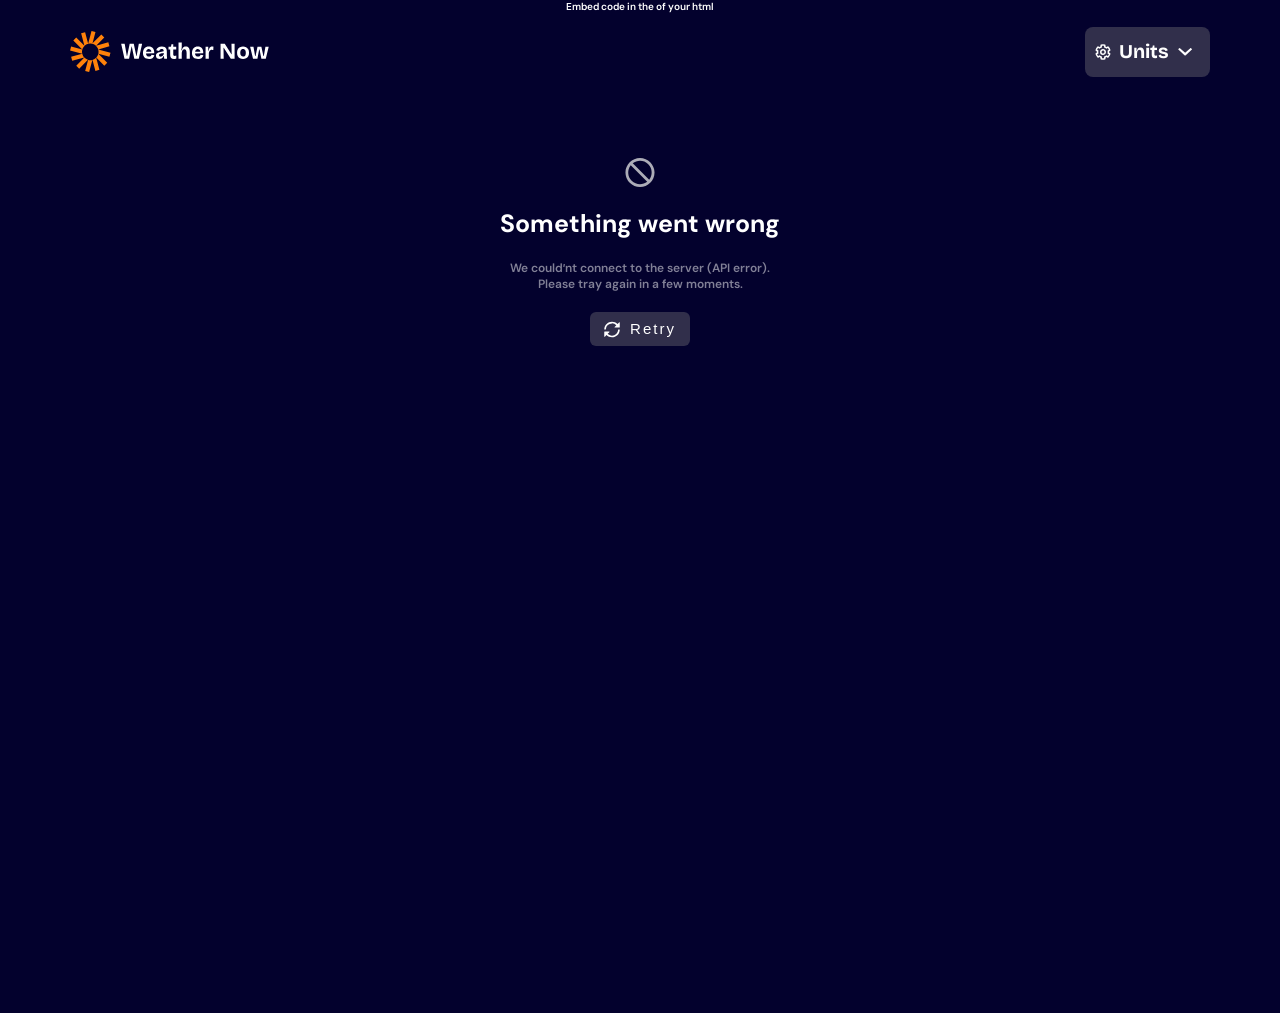
==== root/index.html @ 150575b4 "refactor: restructure project, improve README, add gitignore" ====
<!doctype html>
<html lang="en">
  <head>
    <meta charset="UTF-8" />
    <meta name="viewport" content="width=device-width, initial-scale=1.0" />
    <link
      rel="icon"
      type="image/png"
      sizes="32x32"
      href="./assets/images/favicon-32x32.png"
    />
    Embed code in the <head> of your html

  <link rel="preconnect" href="https://fonts.googleapis.com">
  <link rel="preconnect" href="https://fonts.gstatic.com" crossorigin>
  <link href="https://fonts.googleapis.com/css2?family=DM+Sans:ital,opsz,wght@0,9..40,100..1000;1,9..40,100..1000&family=Kumbh+Sans:wght,YOPQ@100..900,211&family=Manrope:wght@200..800&display=swap" rel="stylesheet">
  <title>Frontend Mentor | Weather app</title>
  <link rel="stylesheet" href="./src/styles/layout.css" />
  <link rel="stylesheet" href="./src/styles/base.css" />
  <link rel="stylesheet" href="./src/styles/components.css" />
  <link rel="stylesheet" href="./src/styles/utilities.css" />
  <link rel="stylesheet" href="./src/styles/media.css" />
  </head>
  <body>
    <!-- preloader -->

    <div class="preloader" data-preloader>
      <div class="circle"></div>
    </div>

    <!-- overlay -->
    <div class="overlay hide" data-overlay></div>

    <!-- confraim -->
    <div class="confraim hide" data-confraim>
      <form action="" method="post">
        <p class="confraim-title">Are you agree using your position ?</p>
        <button class="btn confraim-btn1" type="button" data-choice="allow">
          Allow
        </button>
        <button class="btn confraim-btn2" type="button" data-choice="deny">
          Deny
        </button>
      </form>
    </div>

    <!-- main container -->
    <div class="Container">
      <!-- header -->
      <header class="header">
        <form action="" method="post">
          <div class="topbar">
            <div class="container">
              <div class="header__icon">
                <img
                  src="./assets/images/logo.svg"
                  alt="header icon"
                  class="img-cover"
                />
              </div>

              <div class="custom__select">
                <button
                  class="select__btn select__btn--focus"
                  type="button"
                  data-units-btn
                >
                  <div class="icon__units">
                    <img
                      src="./assets/images/icon-units.svg"
                      alt="Units Icon"
                      class="img-cover"
                    />
                  </div>
                  <h2 class="select__text">Units</h2>
                  <div class="icon-units">
                    <img
                      src="./assets/images/icon-dropdown.svg"
                      alt="Units Icon"
                      class="img-cover"
                    />
                  </div>
                </button>

                <div class="select__options hide" data-units-list>
                  <p class="options-title">Switch to imperial</p>

                  <div class="option__group">
                    <p class="group__title">Temperature</p>
                    <ul class="list-items">
                      <li
                        class="list-item"
                        id="celsius"
                        data-unit="C"
                        data-type="temperature"
                      >
                        Celsius (°C)
                      </li>
                      <li
                        class="list-item"
                        id="fahrenheit"
                        data-unit="F"
                        data-type="temperature"
                      >
                        Fahrenheit (°F)
                      </li>
                    </ul>
                  </div>

                  <div class="option__group">
                    <p class="group__title">Wind Speed</p>
                    <ul class="list-items">
                      <li
                        class="list-item"
                        id="kilometerPerHour"
                        data-unit="KMH"
                        data-type="wind"
                      >
                        Km/h
                      </li>
                      <li
                        class="list-item"
                        id="milesPerHour"
                        data-unit="MPH"
                        data-type="wind"
                      >
                        mph
                      </li>
                    </ul>
                  </div>

                  <div class="option__group">
                    <p class="group__title">Precipitation</p>
                    <ul class="list-items">
                      <li
                        class="list-item"
                        id="milliMeter"
                        data-unit="MM"
                        data-type="precipition"
                      >
                        Millimeters (mm)
                      </li>
                      <li
                        class="list-item"
                        id="inch"
                        data-unit="IN"
                        data-type="precipition"
                      >
                        Iunches (in)
                      </li>
                    </ul>
                  </div>
                </div>
              </div>
            </div>
          </div>

          <h1 class="header__title">How's the sky looking today?</h1>

          <div class="header__search">
            <div class="search-box">
              <img
                src="./assets/images/icon-search.svg"
                alt="icon-search"
                class="img-cover"
              />
              <input
                name="search-input"
                type="text"
                placeholder=" Search for a place..."
                data-search-input
              />

              <!-- search in progress -->
              <div class="search-progress hide">
                <img
                  src="./assets/images/icon-loading.svg"
                  alt="progress icon"
                  class="img-cover"
                />
                <h4 class="progrss-text">Search in progress</h4>
              </div>
            </div>

            <button type="button" id="search-btn">
              <span class="text text-1">Search</span>

              <span class="text text-2">Search</span>
            </button>
            <!-- Suggestions section -->
            <div class="suggestions hide" data-suggestion-select>
              <ul class="list__items">
                <li class="list__item selected" data-suggest-item>
                  <p class="text-content">Alexandria</p>
                </li>
                <li class="list__item" data-suggest-item>
                  <p class="text-content">Giza</p>
                </li>
                <li class="list__item" data-suggest-item>
                  <p class="text-content">Minia</p>
                </li>
                <li class="list__item" data-suggest-item>
                  <p class="text-content">Khartoum</p>
                </li>
              </ul>
            </div>
          </div>
        </form>
      </header>

      <!-- API error -->
      <div class="error hide">
        <div class="error__icon" width>
          <img
            src="./assets/images/icon-error.svg"
            alt="API error"
            width="10"
            class="img-cover"
          />
        </div>
        <h3 class="error__title">Something went wrong</h3>
        <p class="error__subtitle">
          We could′nt connect to the server (API error). Please tray again in a
          few moments.
        </p>
        <button type="button" class="error__btn error__btn--focus">
          <div class="icon">
            <img
              src="./assets/images/icon-retry.svg"
              alt="retry icon"
              class="img-cover"
            />
          </div>
          <span>Retry</span>
        </button>
      </div>

      <!-- no result -->
      <div class="no-result hide">
        <p class="title"> 🚫 No search result found!</p>
      </div>

      <!-- main -->
      <main class="main">
        <div class="container">
          <div class="card">
            <p class="card__title" id="location">Berlin, Germany</p>
            <p class="card__subtitle" id="date">Tuesday, Aug 5, 2025</p>
            <div class="loading-card hide">
              <p class="text">Loading...</p>
              <div class="icon">
                <img
                  class="img-cover"
                  src="./assets/images/icon-loading.svg"
                  alt="Loading Icon"
                />
              </div>
            </div>
            <p class="card__degree" id="temperature">68°</p>
            <div class="card__icon">
              <img
                id="mainIcon"
                class="img-cover"
                src="./assets/images/icon-sunny.webp"
                alt="card icon"
              />
            </div>
          </div>

          <ul class="list-items">
            <li class="list-item">
              <p class="item__title">Feels Like</p>
              <p class="item__content" id="feels-like-temp">64°</p>
            </li>
            <li class="list-item">
              <p class="item__title">Humidity</p>
              <p class="item__content" id="humidity-precent">46%</p>
            </li>
            <li class="list-item">
              <p class="item__title">Wind</p>
              <p class="item__content" id="wind">9 mph</p>
            </li>
            <li class="list-item">
              <p class="item__title">Precipitation</p>
              <p class="item__content" id="precipitation">0 in</p>
            </li>
          </ul>

          <!-- daily forecast -->
          <div class="daily-forecast">
            <h3 class="daily-title">Daily forecast</h3>

            <ul class="daily__list">
              <li class="list__item">
                <h3 class="title" data-day-title>Tue</h3>
                <div class="nstate-ico">
                  <img
                    class="img-cover"
                    src="./assets/images/icon-rain.webp"
                    alt="rain-icon"
                    data-day-icon
                  />
                </div>
                <p class="degree high-degree" data-day-highDegree>68°</p>
                <p class="degree low-degree" data-day-lowDegree>57°</p>
              </li>

              <li class="list__item">
                <h3 class="title" data-day-title>Wed</h3>
                <div class="state-icon">
                  <img
                    class="img-cover"
                    src="./assets/images/icon-drizzle.webp"
                    alt="drizzle-icon"
                    data-day-icon
                  />
                </div>
                <p class="degree high-degree" data-day-highDegree>70°</p>
                <p class="degree low-degree" data-day-lowDegree>59°</p>
              </li>

              <li class="list__item">
                <h3 class="title" data-day-title>Thu</h3>
                <div class="state-icon">
                  <img
                    class="img-cover"
                    src="./assets/images/icon-sunny.webp"
                    alt="sunny-icon"
                    data-day-icon
                  />
                </div>
                <p class="degree high-degree" data-day-highDegree>75°</p>
                <p class="degree low-degree" data-day-lowDegree>57°</p>
              </li>

              <li class="list__item">
                <h3 class="title" data-day-title>Fri</h3>
                <div class="state-icon">
                  <img
                    class="img-cover"
                    src="./assets/images/icon-partly-cloudy.webp"
                    alt="partly-cloudy-icon"
                    data-day-icon
                  />
                </div>
                <p class="degree high-degree" data-day-highDegree>77°</p>
                <p class="degree low-degree" data-day-lowDegree>55°</p>
              </li>

              <li class="list__item">
                <h3 class="title" data-day-title>Sat</h3>
                <div class="state-icon">
                  <img
                    class="img-cover"
                    src="./assets/images/icon-storm.webp"
                    alt="storm-icon"
                    data-day-icon
                  />
                </div>
                <p class="degree high-degree" data-day-highDegree>70°</p>
                <p class="degree low-degree" data-day-lowDegree>59°</p>
              </li>

              <li class="list__item">
                <h3 class="title" data-day-title>Sun</h3>
                <div class="state-icon">
                  <img
                    class="img-cover"
                    src="./assets/images/icon-snow.webp"
                    alt="snow-icon"
                    data-day-icon
                  />
                </div>
                <p class="degree high-degree" data-day-highDegree>77°</p>
                <p class="degree low-degree" data-day-lowDegree>61°</p>
              </li>

              <li class="list__item">
                <h3 class="title" data-day-title>Mon</h3>
                <div class="state-icon">
                  <img
                    class="img-cover"
                    src="./assets/images/icon-fog.webp"
                    alt="fog-icon"
                    data-day-icon
                  />
                </div>
                <p class="degree high-degree" data-day-highDegree>75°</p>
                <p class="degree low-degree" data-day-lowDegree>59°</p>
              </li>
            </ul>
          </div>
        </div>
      </main>

      <!-- hourly forecast -->
      <aside class="hourly-list">
        <div class="container">
          <h3 class="hourly-list__title">Hourly forecast</h3>

          <div class="day__select">
            <button class="btn__days" type="button" data-btn-days>
              <h3 id="btn__text">Sunday</h3>
              <img
                src="./assets/images/icon-dropdown.svg"
                alt="icon-dropdown"
                class="btn__icon"
              />
            </button>

            <div class="select__options hide" data-select-daily>
              <div class="options__group">
                <ul class="day__options">
                  <li class="day__option" data-day-select>Monday</li>
                  <li class="day__option" data-day-select>Tuesday</li>
                  <li class="day__option" data-day-select>Wednesday</li>
                  <li class="day__option" data-day-select>Thursday</li>
                  <li class="day__option" data-day-select>Friday</li>
                  <li class="day__option" data-day-select>Saturday</li>
                  <li class="day__option" data-day-select>Sunday</li>
                </ul>
              </div>
            </div>
          </div>
          <div class="days__container">
            <ul class="list-items">
              <li class="list-item">
                <div class="icon">
                  <img
                    class="img-cover"
                    src="./assets/images/icon-overcast.webp"
                    alt="cloud-icon"
                    data-hour-icon
                  />
                </div>
                <p class="item__hour">0 AM</p>
                <p class="item__degree" data-hour-degree>68°</p>
              </li>
              <li class="list-item">
                <div class="icon">
                  <img
                    class="img-cover"
                    src="./assets/images/icon-overcast.webp"
                    alt="cloud-icon"
                    data-hour-icon
                  />
                </div>
                <p class="item__hour">1 AM</p>
                <p class="item__degree" data-hour-degree>68°</p>
              </li>
              <li class="list-item">
                <div class="icon">
                  <img
                    class="img-cover"
                    src="./assets/images/icon-overcast.webp"
                    alt="cloud-icon"
                    data-hour-icon
                  />
                </div>
                <p class="item__hour">2 AM</p>
                <p class="item__degree" data-hour-degree>68°</p>
              </li>
              <li class="list-item">
                <div class="icon">
                  <img
                    class="img-cover"
                    src="./assets/images/icon-overcast.webp"
                    alt="cloud-icon"
                    data-hour-icon
                  />
                </div>
                <p class="item__hour">3 AM</p>
                <p class="item__degree" data-hour-degree>68°</p>
              </li>
              <li class="list-item">
                <div class="icon">
                  <img
                    class="img-cover"
                    src="./assets/images/icon-partly-cloudy.webp"
                    alt="partly cloud icon"
                    data-hour-icon
                  />
                </div>
                <p class="item__hour">4 AM</p>
                <p class="item__degree" data-hour-degree>68°</p>
              </li>
              <li class="list-item">
                <div class="icon">
                  <img
                    class="img-cover"
                    src="./assets/images/icon-sunny.webp"
                    alt="sun icon"
                    data-hour-icon
                  />
                </div>
                <p class="item__hour">5 AM</p>
                <p class="item__degree" data-hour-degree>68°</p>
              </li>
              <li class="list-item">
                <div class="icon">
                  <img
                    class="img-cover"
                    src="./assets/images/icon-overcast.webp"
                    alt="cloud icon"
                    data-hour-icon
                  />
                </div>
                <p class="item__hour">6 AM</p>
                <p class="item__degree" data-hour-degree>66°</p>
              </li>
              <li class="list-item">
                <div class="icon">
                  <img
                    class="img-cover"
                    src="./assets/images/icon-snow.webp"
                    alt="snow icon"
                    data-hour-icon
                  />
                </div>
                <p class="item__hour">7 AM</p>
                <p class="item__degree" data-hour-degree>66°</p>
              </li>
              <li class="list-item">
                <div class="icon">
                  <img
                    class="img-cover"
                    src="./assets/images/icon-fog.webp"
                    alt="fog icon"
                    data-hour-icon
                  />
                </div>
                <p class="item__hour">8 AM</p>
                <p class="item__degree" data-hour-degree>64°</p>
              </li>
              <li class="list-item">
                <div class="icon">
                  <img
                    class="img-cover"
                    src="./assets/images/icon-snow.webp"
                    alt="snow icon"
                    data-hour-icon
                  />
                </div>
                <p class="item__hour">9 AM</p>
                <p class="item__degree" data-hour-degree>63°</p>
              </li>
              <li class="list-item">
                <div class="icon">
                  <img
                    class="img-cover"
                    src="./assets/images/icon-overcast.webp"
                    alt="cloud icon"
                    data-hour-icon
                  />
                </div>
                <p class="item__hour">10 AM</p>
                <p class="item__degree" data-hour-degree>63°</p>
              </li>
              <li class="list-item">
                <div class="icon">
                  <img
                    class="img-cover"
                    src="./assets/images/icon-overcast.webp"
                    alt="cloud icon"
                    data-hour-icon
                  />
                </div>
                <p class="item__hour">11 AM</p>
                <p class="item__degree" data-hour-degree>63°</p>
              </li>
              <li class="list-item">
                <div class="icon">
                  <img
                    class="img-cover"
                    src="./assets/images/icon-overcast.webp"
                    alt="cloud icon"
                    data-hour-icon
                  />
                </div>
                <p class="item__hour">12 PM</p>
                <p class="item__degree" data-hour-degree>63°</p>
              </li>
              <li class="list-item">
                <div class="icon">
                  <img
                    class="img-cover"
                    src="./assets/images/icon-overcast.webp"
                    alt="cloud icon"
                    data-hour-icon
                  />
                </div>
                <p class="item__hour">1 PM</p>
                <p class="item__degree" data-hour-degree>63°</p>
              </li>
              <li class="list-item">
                <div class="icon">
                  <img
                    class="img-cover"
                    src="./assets/images/icon-overcast.webp"
                    alt="cloud icon"
                    data-hour-icon
                  />
                </div>
                <p class="item__hour">2 PM</p>
                <p class="item__degree" data-hour-degree>63°</p>
              </li>
              <li class="list-item">
                <div class="icon">
                  <img
                    class="img-cover"
                    src="./assets/images/icon-overcast.webp"
                    alt="cloud icon"
                    data-hour-icon
                  />
                </div>
                <p class="item__hour">3 PM</p>
                <p class="item__degree" data-hour-degree>63°</p>
              </li>
              <li class="list-item">
                <div class="icon">
                  <img
                    class="img-cover"
                    src="./assets/images/icon-overcast.webp"
                    alt="cloud icon"
                    data-hour-icon
                  />
                </div>
                <p class="item__hour">4 PM</p>
                <p class="item__degree" data-hour-degree>63°</p>
              </li>
              <li class="list-item">
                <div class="icon">
                  <img
                    class="img-cover"
                    src="./assets/images/icon-overcast.webp"
                    alt="cloud icon"
                    data-hour-icon
                  />
                </div>
                <p class="item__hour">5 PM</p>
                <p class="item__degree" data-hour-degree>63°</p>
              </li>
              <li class="list-item">
                <div class="icon">
                  <img
                    class="img-cover"
                    src="./assets/images/icon-overcast.webp"
                    alt="cloud icon"
                    data-hour-icon
                  />
                </div>
                <p class="item__hour">6 PM</p>
                <p class="item__degree" data-hour-degree>63°</p>
              </li>
              <li class="list-item">
                <div class="icon">
                  <img
                    class="img-cover"
                    src="./assets/images/icon-overcast.webp"
                    alt="cloud icon"
                    data-hour-icon
                  />
                </div>
                <p class="item__hour">7 PM</p>
                <p class="item__degree" data-hour-degree>63°</p>
              </li>
              <li class="list-item">
                <div class="icon">
                  <img
                    class="img-cover"
                    src="./assets/images/icon-overcast.webp"
                    alt="cloud icon"
                    data-hour-icon
                  />
                </div>
                <p class="item__hour">8 PM</p>
                <p class="item__degree" data-hour-degree>63°</p>
              </li>
              <li class="list-item">
                <div class="icon">
                  <img
                    class="img-cover"
                    src="./assets/images/icon-overcast.webp"
                    alt="cloud icon"
                    data-hour-icon
                  />
                </div>
                <p class="item__hour">9 PM</p>
                <p class="item__degree" data-hour-degree>63°</p>
              </li>
              <li class="list-item">
                <div class="icon">
                  <img
                    class="img-cover"
                    src="./assets/images/icon-overcast.webp"
                    alt="cloud icon"
                    data-hour-icon
                  />
                </div>
                <p class="item__hour">10 PM</p>
                <p class="item__degree" data-hour-degree>63°</p>
              </li>
              <li class="list-item">
                <div class="icon">
                  <img
                    class="img-cover"
                    src="./assets/images/icon-overcast.webp"
                    alt="cloud icon"
                    data-hour-icon
                  />
                </div>
                <p class="item__hour">11 PM</p>
                <p class="item__degree" data-hour-degree>63°</p>
              </li>
            </ul>
          </div>
        </div>
      </aside>

      <!-- footer -->
      <footer class="footer">
        <h3 class="footer-text">&copy;&nbsp;CopyRight 2026 with</h3>
        <a class="link" href="https://www.frontendmentor.io/profile/a-sayed123"
          >Ahmed sayed</a
        >
      </footer>
    </div>
    <script type="module" src="./src/Main.js"></script>
  </body>
</html>
---- root/src/styles/layout.css ----
.Container{
    width: 100%;
    max-width: 1200px;
    margin: auto;
    padding: 0 1.5rem;
    overflow: hidden;
    display: flex;
    flex-flow: column;
    flex-wrap: wrap;
    gap: 20px;
}
---- root/src/styles/base.css ----
:root {
  /* colors */

  /* Neutral */
  --Neutral-900: hsl(243, 96%, 9%);
  --Neutral-800: hsl(243, 27%, 20%);
  --Neutral-700: hsl(243, 23%, 24%);
  --Neutral-600: hsl(243, 23%, 30%);
  --Neutral-300: hsl(240, 6%, 70%);
  --Neutral-200: hsl(250, 6%, 84%);
  --Neutral-0: hsl(0, 0%, 100%);
  /* Orange */
  --Orange-500: hsl(28, 100%, 52%);
  /* Blue */
  --Blue-500: hsl(233, 67%, 56%);
  --Blue-700: hsl(248, 70%, 36%);
  /* gold-cryola */
  --gold-crayola: hsl(38, 61%, 73%);

  /* font weight */
  --fontWeight1: 300;
  --fontWeight2: 500;
  --fontWeight3: 600;
  --fontWeight4: 600i;
  --fontWeight5: 700;

  /* font size */
  --Font-size: 18px;
}

/*----------*\
--> FONTS
\*----------*/

@font-face {
  font-family: "Bricolage_Grotesque";
  src: url("../../assets/fonts/Bricolage_Grotesque/BricolageGrotesque-VariableFont_opsz\,wdth\,wght.ttf") format("truetype");
 font-weight: 100 900;
 font-style: normal;
}

@font-face {
  font-family: "DM_Sans";
  src: url("../../assets/fonts/DM_Sans/DMSans-VariableFont_opsz\,wght.ttf") format("truetype");
  font-weight: 100 900;
  font-style: normal;
}

@font-face {
  font-family: "DM_Sans";
  src: url("../../assets/fonts/DM_Sans/DMSans-Italic-VariableFont_opsz\,wght.ttf") format("truetype");
  font-weight: 100 900;
  font-style: italic;
}

/*----------*\
--> RESET
\*----------*/

*,
*::before,
*::after {
  margin: 0;
  padding: 0;
  box-sizing: border-box;
}

li {
  list-style: none;
}

a,
img,
data,
span,
input,
button,
select,
textarea {
  display: block;
  border: none;
}

a {
  color: inherit;
  text-decoration: none;
}

select {
  background: none;
}

input,
select,
textarea {
  width: 100%;
  outline: none;
}

button {
  cursor: pointer;
}

/*------------*\
--> BASE STYLES
\*------------*/

::-webkit-scrollbar {
  width: 10px;
}
::-webkit-scrollbar-track {
  background-color: transparent;
}

::-webkit-scrollbar-thumb {
  background-color: var(--Neutral-600);
}

html {
  font-size: 62.5%;
  scroll-behavior: smooth;
}

body {
  background-color: var(--Neutral-900);
  color: white;
  text-align: center;
  font-family: "DM_Sans", "Bricolage_Grotesque" ,sans-serif;
  font-weight: 600;
}
---- root/src/styles/components.css ----
/*------------*\
--> PRELOADER
\*------------*/

.preloader {
  position: fixed;
  width: 100vw;
  height: 100vh;
  background-color: var(--Neutral-900);
  display: flex;
  justify-content: center;
  align-items: center;
  text-align: center;
  z-index: 10;
}

.circle {
  background-color: transparent;
  width: 80px;
  border: 8px solid var(--Blue-500);
  border-top: 8px solid var(--Blue-700);
  height: 80px;
  border-radius: 50%;
  transition: 250ms ease;
  animation: rotate360 1s linear infinite;
}

@keyframes rotate360 {
  0% {
    transform: rotate(0);
  }

  100% {
    transform: rotate(1turn);
  }
}

/*------------*\
--> CONFRAIM
\*------------*/

.confraim {
  position: fixed;
  width: 300px;
  height: 200px;
  max-width: 90%;
  max-height: 90vh;
  background-color: var(--Blue-500);
  top: 50%;
  left: 50%;
  transform: translate(-50%, -50%);
  border-radius: 18px;
  z-index: 100;
}

.btn {
  position: relative;
  background-color: var(--Blue-700);
  width: 100px;
  height: 40px;
  border-radius: 12px;
  opacity: 0.7;
  text-transform: uppercase;
  line-height: 1.6;
  letter-spacing: 4px;
  font-size: 1.7rem;
  font-weight: 400;
  color: white;
  font-family: "Bricolage_Grotesque";
}

.btn:focus {
  outline: 3px solid var(--Blue-700);
  outline-offset: 3px;
}


.confraim-title {
  position: absolute;
  line-height: 1.6;
  text-align: center;
  left: 50%;
  transform: translateX(-50%);
  top: 50px;
  width: 70%;
  font-size: 1.6rem;
  letter-spacing: 1.05px;
  font-weight: 800;
  font-family: "Bricolage_Grotesque";
}

/*------------*\
--> OVERLAY
\*------------*/

.overlay {
  position: fixed;
  width: 100vw;
  height: 100vh;
  background-color: rgba(0, 0, 0, 0.65);
  z-index: 100;
}

/*-------------*\
-->  Error API
\*-------------*/

.error {
  position: relative;
  display: flex;
  flex-flow: column;
  justify-content: center;
  align-items: center;
  gap: 20px;
  width: max-content;
  height: 30rem;
  margin-inline: auto;
  z-index: 5;
}

.error__icon {
  position: relative;
  width: 25px;
}

.error__title {
  font-size: 2.5rem;
  pointer-events: none;
}

.error__subtitle {
  font-size: 1.2rem;
  width: 270px;
  opacity: 0.5;
  pointer-events: none;
}

.error__btn {
  display: flex;
  flex-flow: row;
  gap: 10px;
  width: 10rem;
  color: white;
  padding-block: 5px;
  background-color: var(--Neutral-700);
  font-size: 1.5rem;
  line-height: 1.6;
  letter-spacing: 2px;
  justify-content: center;
  align-items: center;
  border-radius: 0.6rem;
  cursor: pointer;
}

.error__btn--focus:focus {
  outline: 2px solid white;
  outline-offset: 3px;
}

.error__icon {
  width: 3rem;
  height: 3rem;
}

.error__icon .icon {
  width: 5rem;
  height: 5rem;
}

/*------------*\
-->  NO RESULT
\*------------*/

.no-result {
  width: 100%;
  font-size: 2rem;
  text-align: center;
  pointer-events: none;
}

/*---------------------*\
-->  SEARCH IN PROGRESS
\*---------------------*/

.search-progress {
  position: absolute;
  top: 100%;
  width: 100%;
  height: 35px;
  background-color: var(--Neutral-700);
  border-radius: 1rem;
  margin-block-start: 3px;
  display: none;
  align-items: center;
  gap: 20px;
  pointer-events: none;
  z-index: 5;
}

.search-progress img {
  margin-block-end: 20px;
  animation: rotate360 1.5s linear infinite;
}

.progrss-text {
  font-size: 1.3rem;
  letter-spacing: 1px;
  line-height: 1.6;
}

/*------------*\
-->  TOPBAR
\*------------*/

.topbar {
  width: 100%;
  display: flex;
  justify-content: center;
}

.topbar .container {
  width: 100%;
  display: flex;
  justify-content: space-between;
  align-items: center;
  padding: 0 1.5rem;
}

/*------------*\
-->  HEADER
\*------------*/

.header__icon {
  position: relative;
  width: 150px;
  text-align: left;
}

.custom__select {
  position: relative;
  display: flex;
  max-width: max-content;
  flex-flow: row;
}


.select__btn {
  position: relative;
  display: flex;
  flex-flow: row;
  padding-inline: 1rem;
  gap: 7px;
  align-items: center;
  width: 105px;
  height: 35px;
  background-color: var(--Neutral-700);
  color: white;
  cursor: pointer;
  border-radius: 8px;
  font-size: 1rem;
  padding-inline-start: 10px;
  font-family: "Bricolage_Grotesque";
  margin-block: 1.5vh;
}
.select__btn.loading *{
  pointer-events: none;
}

.select__btn--focus:focus {
  outline: 2px solid white;
  outline-offset: 3px;
}


.select__options {
  position: absolute;
  width: 160px;
  height: 310px;
  background-color: var(--Neutral-700);
  border: 1px solid var(--Neutral-600);
  border-radius: 8px;
  text-align: left;
  padding-inline-start: 10px;
  left: -55px;
  top: 100%;
  z-index: 5;
}

.options-title {
  position: relative;
  margin-block: 10px;
  font-size: 1.3rem;
}

.option__group {
  padding: 8px;
  border-block-end: 1px solid rgba(255, 255, 255, 0.3);
  width: 130px;
}

.group__title {
  font-size: 1rem;
  opacity: 0.4;
  margin-block-end: 9px;
}

.option__group .list-items {
  display: flex;
  flex-flow: column;
  gap: 10px;
}

.option__group .list-item {
  position: relative;
  font-size: 1.33rem;
  cursor: pointer;
  width: 140px;
  left: -5px;
  padding-inline-start: 5px;
  height: 20px;
  line-height: 1.6;
  border-radius: 5px;
}

.header__title {
  position: relative;
  font-size: 4rem;
  text-align: center;
  padding-inline: 70px;
  overflow: hidden;
  margin-block: 40px 30px;
  z-index: 2;
}

.header__search {
  position: relative;
  display: flex;
  flex-flow: column;
  justify-content: center;
  margin-inline: auto;
  gap: 10px;
  width: 300px;
  height: 100px;
}

.search-box {
  position: relative;
  display: flex;
  background-color: var(--Neutral-700);
  width: 300px;
  height: 90px;
  flex-flow: row;
  gap: 10px;
  border-radius: 8pt;
  font-family: "DM_Sans";
}

.search-box:has(input:focus) {
  outline: 2px solid white;
  outline-offset: 3px;
}

.search-box input {
  color: white;
  background-color: transparent;
  margin-inline-start: 10px;
  font-size: 1.6rem;
  line-height: 1.6;
}

.search-box img {
  position: relative;
  top: 10px;
  left: 10px;
  width: 20px;
  height: 20px;
}
.header__search button{
  position: relative;
  background-color: var(--Blue-500);
  font-family: cursive;
  height: 90px;
  border-radius: 10px;
  padding-block: 5px;
  font-size: 1.68rem;
  color: white;
  overflow: hidden;
  z-index: 1;
}

.header__search button:focus {
  outline: 3px solid var(--Blue-700);
  outline-offset: 3px;
}


.header__search button::before {
  content: "";
  position: absolute;
  width: 200%;
  height: 200%;
  bottom: 100%;
  left: 50%;
  transform: translateX(-50%);
  transition: 700ms ease;
  border-radius: 50%;
  background-color: var(--Blue-700);
  z-index: -1;
}

.header__search button:is(:hover, :focus-visible)::before {
  bottom: -50%;
}

.header__search button .text {
  transition: 500ms ease;
  white-space: nowrap;
  display: block;
}

.header__search button .text.text-2 {
  position: absolute;
  top: 100%;
  left: 50%;
  transform: translateX(-50%);
  background-color: transparent;
  width: max-content;
}

.header__search button:is(:hover, :focus-visible) .text-1 {
  transform: translateY(-40px);
}

.header__search button:is(:hover, :focus-visible) .text-2 {
  top: 50%;
  transform: translate(-50%, -50%);
}

.suggestions {
  position: absolute;
  width: 150px;
  height: 170px;
  border-radius: 6px;
  top: 50%;
  background-color: var(--Neutral-800);
  overflow: hidden;
  z-index: 3;
}

.suggestions .list__items {
  position: relative;
  display: flex;
  flex-flow: column;
  gap: 10px;
  text-align: left;
  padding-inline-start: 5px;
  margin-block-start: 10px;
}

.suggestions .list__item {
  font-size: 1.6rem;
  width: 135px;
  border-radius: 5px;
  height: 30px;
  padding-block: 3px;
  padding-inline-start: 5px;
  cursor: pointer;
}

.suggestions .list__item.selected {
  background-color: var(--Neutral-700);
  border: 1px solid var(--Neutral-600);
}

/*------------*\
-->  HERO
\*------------*/

.card {
  position: relative;
  background-image: url("../../assets/images/bg-today-small.svg");
  background-repeat: no-repeat;
  background-size: cover;
  background-position: center;
  max-width: 300px;
  width: 100%;
  height: 280px;
  margin-inline: auto;
  border-radius: 25px;
  margin-block: 50px 20px;
  overflow: hidden;
  text-align: center;
  transition: opacity 250ms ease;
}
.card.loading{
  background: none;
  background-color: var(--Neutral-800);
}

.card__title {
  position: relative;
  font-size: 2.4rem;
  top: 40px;
  letter-spacing: 2px;
  line-height: 1.8;
  white-space: nowrap;
  overflow: hidden;
  text-overflow: ellipsis;
}

.card__subtitle {
  position: relative;
  font-size: 1.33rem;
  line-height: 1.6;
  letter-spacing: 1px;
  top: 45px;
  opacity: 0.8;
}

.card__degree {
  position: relative;
  font-size: 5rem;
  font-style: italic;
  font-weight: 500;
  top: 90px;
  left: 70px;
}

.card__icon {
  position: relative;
  width: 100px;
  height: 100px;
  left: 15px;
}

.card .loading-card {
  background-color: transparent;
  color: white;
  position: absolute;
  width: max-content;
  top: 40%;
  left: 53%;
  transform: translate(-50%);
  transition: opacity 250ms ease;
  font-size: 3rem;
}

.card.loading > :not(.loading-card){
  visibility: hidden;
}

.card .loading-card .icon {
  position: absolute;
  display: block;
  width: 3.5rem;
  height: 3.5rem;
  top: 0;
  left: -4.5rem;
  animation: rotate360 2s linear infinite;
}



/*------------*\
-->  MAIN
\*------------*/

.main .list-items {
  position: relative;
  display: flex;
  justify-content: center;
  align-items: center;
  margin-block: 20px;
  gap: 15px;
  max-width: 300px;
  width: 100%;
  flex-wrap: wrap;
  margin-inline: auto;
  transition: opacity 250ms ease;
}

.main .list-item {
  background-color: var(--Neutral-800);
  width: 130px;
  height: 90px;
  border: 1px solid var(--Neutral-600);
  font-size: 1.33rem;
  border-radius: 10px;
  padding-inline-start: 10px;
  padding-block-start: 10px;
}

.main .list-item .item__content.loading{
  visibility: hidden;
}
.main .list-item .item__content.loading::after{
  content: "-";
  position: absolute;
  visibility: visible;
  left: 0;
}


.item__title {
  position: relative;
  letter-spacing: 0.5px;
  line-height: 1.6;
  text-align: left;
  margin-block-end: 20px;
}

.item__content {
  position: relative;
  font-size: 2.4rem;
  text-align: left;
  width: max-content;
}

/*------------*\
-->  DAYILY
\*------------*/

.daily-forecast {
  width: 300px;
  margin-inline: auto;
}

.daily-title {
  position: relative;
  line-height: 1.6;
  font-size: 2.4rem;
  text-align: left;
  letter-spacing: 1pt;
  margin-block: 15px;
}

.daily__list {
  position: relative;
  height: 500px;
  overflow: hidden;
  width: 300px;
  display: flex;
  flex-wrap: wrap;
  gap: 10px;
}

.daily__list .list__item {
  position: relative;
  width: 90px;
  height: 150px;
  background-color: var(--Neutral-800);
  border-radius: 1rem;
  padding-inline: 10px;
  border: 1px solid var(--Neutral-600);
}

.daily__list .list__item.loading * {
  visibility: hidden;
}


.daily__list .list__item .title {
  position: relative;
  font-size: 1.6rem;
  line-height: 1.5;
  margin-block-start: 10px;
}

.state-icon {
  position: relative;
  top: 10px;
  width: 60px;
  height: 60px;
  margin-inline: auto;
}

.degree {
  position: relative;
  font-size: 1.2rem;
  font-weight: 600;
}

.high-degree {
  text-align: left;
  bottom: -22px;
  left: -5px;
}

.low-degree {
  text-align: right;
  left: 5px;
  bottom: -5px;
}

/*------------*\
-->  ASIDE
\*------------*/

.hourly-list {
  position: relative;
  margin-block: 50px;
  background-color: var(--Neutral-800);
  max-width: 300px;
  width: 100%;
  height: 600px;
  margin-inline: auto;
  border-radius: 20px;
}

.hourly-list__title {
  position: relative;
  width: 200px;
  font-size: 1.73rem;
  letter-spacing: 1px;
  line-height: 1.6;
  text-align: left;
  top: 20px;
  left: 15px;
}

.btn__days {
  position: relative;
  display: flex;
  width: 120px;
  height: 30px;
  border-radius: 8px;
  left: 58%;
  font-family: "DM_Sans";
  background-color: var(--Neutral-700);
  color: white;
  flex-flow: row;
  align-items: center;
  gap: 10px;
  padding-inline-start: 10px;
  bottom: 10px;
  font-size: 1.2rem;
}

.btn__days:focus {
  outline: 1px solid white;
  outline-offset: 3px;
}

.btn__days.loading-card{
  width: 5rem;
  left: 77%;
}

.btn__days.loading > :not(.btn__icon){
  visibility: hidden;
}

.btn__days.loading-card::after{
  content: "-";
  position: absolute;
  left: 1rem;
}

.btn__icon {
  position: absolute;
  right: 10px;
}

.day__select .select__options {
  position: absolute;
  left: 45%;
  top: 55px;
  background-color: var(--Neutral-800);
  border: 1px solid var(--Neutral-600);
}

.day__options {
  display: flex;
  flex-flow: column;
  gap: 15px;
  margin-block-start: 5px;
  letter-spacing: 0.5px;
}

.day__option {
  position: relative;
  font-size: 1.6rem;
  font-weight: 300;
  font-family: "DM_Sans";
  width: 145px;
  height: 30px;
  left: -5px;
  display: flex;
  align-items: center;
  padding-inline-start: 6px;
  border-radius: 6pt;
  cursor: pointer;
}

.day__option.selected {
  background-color: var(--Neutral-600);
  border: 1px solid var(--Neutral-700);
}


.hourly-list .list-items {
  display: flex;
  align-items: center;
  flex-flow: column;
  gap: 10px;
}
.hourly-list .list-items.loading-card{
  overflow: hidden;
}

.hourly-list .list-item.loading * {
  visibility: hidden;
}

.days__container {
  height: 530px;
  overflow: auto;
}

.days__container::-webkit-scrollbar {
  width: 6px;
}

.hourly-list .list-item {
  width: 265px;
  background-color: var(--Neutral-700);
  height: 43px;
  border-radius: 8px;
  padding-inline-start: 10px;
  overflow: hidden;
  border: 1px solid var(--Neutral-600);
}



.hourly-list .list-item .icon {
  width: 45px;
  height: 40px;
  margin-block: auto;
}

.hourly-list .list-item .item__hour {
  position: relative;
  width: 60px;
  left: 50px;
  font-size: 1.86rem;
  bottom: 30px;
}

.hourly-list .list-item .item__degree {
  position: relative;
  width: 10px;
  left: 80%;
  font-size: 1.6rem;
  bottom: 50px;
}

/*------------*\
-->  FOOTER
\*------------*/

.footer {
  position: relative;
  display: flex;
  flex-flow: row;
  justify-content: center;
  align-items: center;
  gap: 8px;
  margin-block: 15px;
}

footer.loading * {
  visibility: hidden;
}

.footer-text {
  font-size: 1.33rem;
  color: var(--Neutral-300);
}

.footer .link {
  font-size: 1.46rem;
  text-transform: uppercase;
  letter-spacing: 1px;
  text-decoration: underline;
  line-height: 1.6;
  color: var(--gold-crayola);
}

.footer .link:hover {
  color: var(--Blue-500);
}
---- root/src/styles/utilities.css ----
.img-cover {
  width: 100%;
  height: 100%;
  object-fit: cover;
}


.hide {
  opacity: 0;
  position: absolute;
  transition: linear 500ms ease;
  pointer-events: none;
}

.confraim-btn1 {
  left: 30px;
  top: 140px;
}

.confraim-btn2 {
  left: 160px;
  top: 100px;
}

.checked {
  background-color: var(--Neutral-600);
}

.checked::after {
  content: "✔";
  position: absolute;
  right: 5px;
}

.selected {
  background-color: var(--Neutral-700);
}

.loading-card, .loading, .Error {
  pointer-events: none;
}
---- root/src/styles/media.css ----
/* Media Queries */

/*----- 768px (Tablet) -----*/

@media (min-width: 768px) {

  /* base style */

  /* error api */
  .error-api .icon {
    width: 25px;
  }

  .error-api .title {
    font-size: 3rem;
  }

  .error-api .subtitle {
    font-size: 1.1rem;
    width: 250px;
  }

  .error-api .btn {
    width: 90px;
    font-size: 1.3rem;
    border-radius: 0.8rem;
  }

  .error-api .btn img {
    width: 10px;
    height: 10px;
  }

  /* header  */

  .header__icon {
    width: 200px;
  }

  .select__btn {
    width: 125px;
    height: 50px;
    font-size: 1.3rem;
    font-weight: 400;
    gap: 8px;
  }

  .select__btn img {
    width: 16px;
  }

  .header__title {
    margin-block: 20px;
  }

  .header__search {
    flex-flow: row;
    width: 600px;
    height: 40px;
  }

  .search-box {
    width: 385px;
    height: 40px;
  }

  .header__search button {
    width: 100px;
    height: 40px;
  }

  .suggestions {
    width: 382px;
    left: 9%;
    top: 110%;
  }

  .suggestions .list__item {
    font-size: 1.9rem;
    width: 370px;
  }



  /* Hero */

  .card {
    margin-block: 30px;
    max-width: 470px;
  }

  .card__title {
    font-size: 2.5rem;
    top: 20px;
  }

  .card__subtitle {
    font-size: 1.5rem;
    top: 25px;
  }

  .card__degree {
    font-size: 7.5rem;
    top: 80px;
    left: 120px;
  }

  .card__icon {
    width: 130px;
    left: 30px;
    bottom: 20px;
  }

  /* main */

  .main .list-item {
    width: 200px;
    height: 110px;
    font-size: 2rem;
  }

  .main .list-items {
    max-width: 500px;
  }

  /* daily */

  .daily-forecast {
    width: 400px;
  }

  .daily-title {
    font-size: 3rem;
  }

  .daily__list {
    width: 500px;
    height: 600px;
  }

  .daily__list .list__item {
    width: 130px;
    height: 170px;
  }

  .daily__list .list__item .title {
    font-size: 2.2rem;
  }

  .state-icon {
    width: 100px;
    height: 100px;
    top: -5px;
  }

  .degree {
    font-size: 1.7rem;
  }

  .high-degree {
    bottom: 10px;
    width: 30px;
  }

  .low-degree {
    width: 30px;
    bottom: 35px;
    left: 65%;
  }

  /* hourly-list */

  .hourly-list {
    max-width: 450px;
    height: 760px;
  }

  .days__container {
    height: 650px;
  }

  .hourly-list .container {
    height: 100px;
  }

  .hourly-list__title {
    font-size: 2.4rem;
  }

  .btn__days {
    width: 150px;
    height: 50px;
    font-size: 1.6rem;
    left: 65%;
    bottom: 18px;
  }

  .btn__icon {
    width: 18px;
  }


  .hourly-list .list-item {
    width: 400px;
    height: 55px;
  }

  .hourly-list .list-item .icon {
    width: 60px;
  }

  .hourly-list .list-item .item__hour {
    font-size: 2.5rem;
    left: 70px;
    bottom: 34px;
    width: 100px;
  }

  .hourly-list .list-item .item__degree {
    width: 55px;
    font-size: 2rem;
    bottom: 63px;
  }

  /* footer */

  .footer {
    margin-block: 20px;
  }

  .footer-text {
    font-size: 1.6rem;
  }

  .footer .link {
    font-size: 1.7rem;
  }
}

/*----- 1024px (Small Laptop) -----*/

@media (min-width: 1024px) {

  .Container {
    max-height: 1000px;
    flex-wrap: nowrap;
  }

  /* API error */
  .error-api {
    max-width: 1440px;
    left: 50%;
    transform: translateX(-50%);
  }

  /* search in progress */

  .search-progress{
    display: flex;
  }

  /* Header */

  .select__text {
    font-size: 1.95rem;
  }

  /* Hero */

  .card {
    max-width: 570px;
    margin-inline: 0;
    margin-inline-start: 60px;
  }

  .card__title {
    top: 80px;
    width: 500px;
    text-align: left;
    font-size: 2.4rem;
    margin-inline-start: 30px;
  }

  .card__subtitle {
    width: 300px;
    top: 80px;
    text-align: left;
    margin-inline-start: 30px;
  }

  .card__degree {
    margin-block: auto;
    left: 70%;
    top: 70px;
    width: 120px;
    font-size: 6rem;
  }

  .card__icon {
    left: 55%;
    bottom: 25px;
    width: 90px;
  }

  /* main */

  .main .container {
    max-width: 600px;
    width: 100%;
  }

  .main .list-items {
    max-width: 600px;
    margin-inline: 0;
    margin-inline-start: 45px;
    flex-flow: row;
  }

  .main .list-item {
    font-size: 1.33rem;
    width: 130px;
    height: 90px;
  }

  .daily-forecast {
    margin-inline: 0;
    margin-inline-start: 60px;
  }

  .daily-title {
    font-size: 2.4rem;
  }

  .daily__list {
    width: 630px;
    height: 150px;
    gap: 5px;
  }

  .daily__list .list__item {
    width: 78px;
    height: 120px;
  }

  .daily__list .list__item .title {
    font-size: 1.6rem;
  }

  .state-icon {
    width: 60px;
    height: 60px;
  }

  .degree {
    font-size: 1.12rem;
    margin-block-start: 5px;
  }

  .high-degree {
    width: 30px;
    left: -6px;
    bottom: 5px;
  }

  .low-degree {
    left: 56%;
    bottom: 23px;
  }

  /* hourly forecast */
  .hourly-list {
    max-width: 300px;
  }

  .hourly-list .container {
    height: 600px;
  }

  .days__container {
    height: 530px;
  }

  .hourly-list__title {
    font-size: 1.73rem;
  }

  .btn__days {
    width: 120px;
    height: 30px;
    font-size: 1.2rem;
    left: 58%;
    bottom: 10px;
  }

  .btn__icon {
    width: 13px;
  }

  .hourly-list {
    position: relative;
    height: 600px;
    width: 450px;
    margin: 0;
    bottom: 645px;
    left: 670px;
  }


  .hourly-list .list-item {
    width: 265px;
    height: 43px;
  }

  .hourly-list .list-item .icon {
    width: 45px;
  }

  .hourly-list .list-item .item__hour {
    font-size: 1.86rem;
    left: 50px;
    bottom: 30px;
    width: 60px;
  }

  .hourly-list .list-item .item__degree {
    width:  45px;
    font-size: 1.6rem;
    bottom: 55px;
  }

  .footer {
    bottom: 640px;
  }

}

/*----- 1200px (Desktop) -----*/

@media (min-width: 1200px) {
  /* base style */

}

/*----- 1440px (Large Desktop) -----*/

@media (min-width: 1440px) {
  /* base style */
}
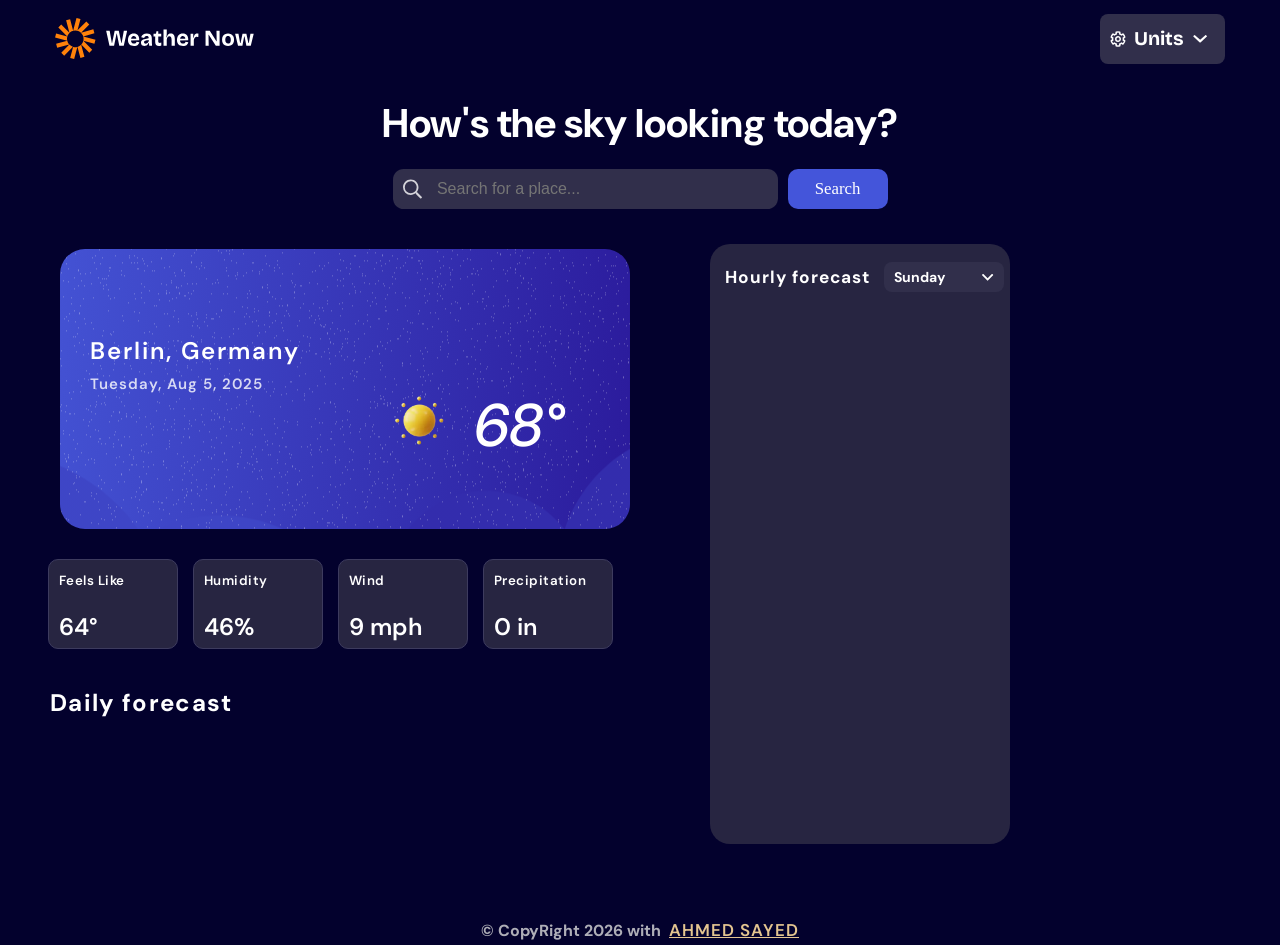
==== commit 0eb0c02a: "Fix: refactoring and initial experiment temporary files to inhance my project" ====
--- a/root/index.html
+++ b/root/index.html
@@ -9,21 +9,22 @@
       sizes="32x32"
       href="./assets/images/favicon-32x32.png"
     />
-    Embed code in the <head> of your html
-
-  <link rel="preconnect" href="https://fonts.googleapis.com">
-  <link rel="preconnect" href="https://fonts.gstatic.com" crossorigin>
-  <link href="https://fonts.googleapis.com/css2?family=DM+Sans:ital,opsz,wght@0,9..40,100..1000;1,9..40,100..1000&family=Kumbh+Sans:wght,YOPQ@100..900,211&family=Manrope:wght@200..800&display=swap" rel="stylesheet">
-  <title>Frontend Mentor | Weather app</title>
-  <link rel="stylesheet" href="./src/styles/layout.css" />
-  <link rel="stylesheet" href="./src/styles/base.css" />
-  <link rel="stylesheet" href="./src/styles/components.css" />
-  <link rel="stylesheet" href="./src/styles/utilities.css" />
-  <link rel="stylesheet" href="./src/styles/media.css" />
+    <link rel="preconnect" href="https://fonts.googleapis.com" />
+    <link rel="preconnect" href="https://fonts.gstatic.com" crossorigin />
+    <link
+      href="https://fonts.googleapis.com/css2?family=DM+Sans:ital,opsz,wght@0,9..40,100..1000;1,9..40,100..1000&family=Kumbh+Sans:wght,YOPQ@100..900,211&family=Manrope:wght@200..800&display=swap"
+      rel="stylesheet"
+    />
+    <title>Frontend Mentor | Weather app</title>
+    <link rel="stylesheet" href="./src/styles/layout.css" />
+    <link rel="stylesheet" href="./src/styles/base.css" />
+    <link rel="stylesheet" href="./src/styles/components.css" />
+    <link rel="stylesheet" href="./src/styles/utilities.css" />
+    <link rel="stylesheet" href="./src/styles/media.css" />
   </head>
+
   <body>
     <!-- preloader -->
-
     <div class="preloader" data-preloader>
       <div class="circle"></div>
     </div>
@@ -43,688 +44,263 @@
         </button>
       </form>
     </div>
-
-    <!-- main container -->
-    <div class="Container">
-      <!-- header -->
-      <header class="header">
-        <form action="" method="post">
-          <div class="topbar">
-            <div class="container">
-              <div class="header__icon">
-                <img
-                  src="./assets/images/logo.svg"
-                  alt="header icon"
-                  class="img-cover"
-                />
-              </div>
-
-              <div class="custom__select">
-                <button
-                  class="select__btn select__btn--focus"
-                  type="button"
-                  data-units-btn
-                >
-                  <div class="icon__units">
-                    <img
-                      src="./assets/images/icon-units.svg"
-                      alt="Units Icon"
-                      class="img-cover"
-                    />
-                  </div>
-                  <h2 class="select__text">Units</h2>
-                  <div class="icon-units">
-                    <img
-                      src="./assets/images/icon-dropdown.svg"
-                      alt="Units Icon"
-                      class="img-cover"
-                    />
-                  </div>
-                </button>
-
-                <div class="select__options hide" data-units-list>
-                  <p class="options-title">Switch to imperial</p>
-
-                  <div class="option__group">
-                    <p class="group__title">Temperature</p>
-                    <ul class="list-items">
-                      <li
-                        class="list-item"
-                        id="celsius"
-                        data-unit="C"
-                        data-type="temperature"
-                      >
-                        Celsius (°C)
-                      </li>
-                      <li
-                        class="list-item"
-                        id="fahrenheit"
-                        data-unit="F"
-                        data-type="temperature"
-                      >
-                        Fahrenheit (°F)
-                      </li>
-                    </ul>
-                  </div>
-
-                  <div class="option__group">
-                    <p class="group__title">Wind Speed</p>
-                    <ul class="list-items">
-                      <li
-                        class="list-item"
-                        id="kilometerPerHour"
-                        data-unit="KMH"
-                        data-type="wind"
-                      >
-                        Km/h
-                      </li>
-                      <li
-                        class="list-item"
-                        id="milesPerHour"
-                        data-unit="MPH"
-                        data-type="wind"
-                      >
-                        mph
-                      </li>
-                    </ul>
-                  </div>
-
-                  <div class="option__group">
-                    <p class="group__title">Precipitation</p>
-                    <ul class="list-items">
-                      <li
-                        class="list-item"
-                        id="milliMeter"
-                        data-unit="MM"
-                        data-type="precipition"
-                      >
-                        Millimeters (mm)
-                      </li>
-                      <li
-                        class="list-item"
-                        id="inch"
-                        data-unit="IN"
-                        data-type="precipition"
-                      >
-                        Iunches (in)
-                      </li>
-                    </ul>
-                  </div>
-                </div>
-              </div>
-            </div>
-          </div>
-
-          <h1 class="header__title">How's the sky looking today?</h1>
-
-          <div class="header__search">
-            <div class="search-box">
+    
+    <!-- { lat: 30.04, lon: 31.23 } -->
+    <!-- header -->
+    <header class="header">
+      <form action="" method="post">
+        <div class="topbar">
+          <div class="container">
+            <div class="header__icon">
               <img
-                src="./assets/images/icon-search.svg"
-                alt="icon-search"
+                src="./assets/images/logo.svg"
+                alt="header icon"
                 class="img-cover"
               />
-              <input
-                name="search-input"
-                type="text"
-                placeholder=" Search for a place..."
-                data-search-input
-              />
-
-              <!-- search in progress -->
-              <div class="search-progress hide">
-                <img
-                  src="./assets/images/icon-loading.svg"
-                  alt="progress icon"
-                  class="img-cover"
-                />
-                <h4 class="progrss-text">Search in progress</h4>
+            </div>
+
+            <div class="custom__select">
+              <button
+                class="select__btn select__btn--focus"
+                type="button"
+                data-units-btn
+              >
+                <div class="icon__units">
+                  <img
+                    src="./assets/images/icon-units.svg"
+                    alt="Units Icon"
+                    class="img-cover"
+                  />
+                </div>
+                <h2 class="select__text">Units</h2>
+                <div class="icon-units">
+                  <img
+                    src="./assets/images/icon-dropdown.svg"
+                    alt="Units Icon"
+                    class="img-cover"
+                  />
+                </div>
+              </button>
+
+              <div class="select__options hide" data-units-list>
+                <p class="options-title">Switch to imperial</p>
+
+                <div class="option__group">
+                  <p class="group__title">Temperature</p>
+                  <ul class="list-items">
+                    <li
+                      class="list-item"
+                      id="celsius"
+                      data-unit="C"
+                      data-type="temperature"
+                    >
+                      Celsius (°C)
+                    </li>
+                    <li
+                      class="list-item"
+                      id="fahrenheit"
+                      data-unit="F"
+                      data-type="temperature"
+                    >
+                      Fahrenheit (°F)
+                    </li>
+                  </ul>
+                </div>
+
+                <div class="option__group">
+                  <p class="group__title">Wind Speed</p>
+                  <ul class="list-items">
+                    <li
+                      class="list-item"
+                      id="kilometerPerHour"
+                      data-unit="KMH"
+                      data-type="wind"
+                    >
+                      Km/h
+                    </li>
+                    <li
+                      class="list-item"
+                      id="milesPerHour"
+                      data-unit="MPH"
+                      data-type="wind"
+                    >
+                      mph
+                    </li>
+                  </ul>
+                </div>
+
+                <div class="option__group">
+                  <p class="group__title">Precipitation</p>
+                  <ul class="list-items">
+                    <li
+                      class="list-item"
+                      id="milliMeter"
+                      data-unit="MM"
+                      data-type="precipition"
+                    >
+                      Millimeters (mm)
+                    </li>
+                    <li
+                      class="list-item"
+                      id="inch"
+                      data-unit="IN"
+                      data-type="precipition"
+                    >
+                      Iunches (in)
+                    </li>
+                  </ul>
+                </div>
               </div>
             </div>
-
-            <button type="button" id="search-btn">
-              <span class="text text-1">Search</span>
-
-              <span class="text text-2">Search</span>
-            </button>
-            <!-- Suggestions section -->
-            <div class="suggestions hide" data-suggestion-select>
-              <ul class="list__items">
-                <li class="list__item selected" data-suggest-item>
-                  <p class="text-content">Alexandria</p>
-                </li>
-                <li class="list__item" data-suggest-item>
-                  <p class="text-content">Giza</p>
-                </li>
-                <li class="list__item" data-suggest-item>
-                  <p class="text-content">Minia</p>
-                </li>
-                <li class="list__item" data-suggest-item>
-                  <p class="text-content">Khartoum</p>
-                </li>
-              </ul>
-            </div>
-          </div>
-        </form>
-      </header>
-
-      <!-- API error -->
-      <div class="error hide">
-        <div class="error__icon" width>
-          <img
-            src="./assets/images/icon-error.svg"
-            alt="API error"
-            width="10"
-            class="img-cover"
-          />
+          </div>
         </div>
-        <h3 class="error__title">Something went wrong</h3>
-        <p class="error__subtitle">
-          We could′nt connect to the server (API error). Please tray again in a
-          few moments.
-        </p>
-        <button type="button" class="error__btn error__btn--focus">
-          <div class="icon">
+
+        <h1 class="header__title">How's the sky looking today?</h1>
+
+        <div class="header__search">
+          <div class="search-box">
             <img
-              src="./assets/images/icon-retry.svg"
-              alt="retry icon"
+              src="./assets/images/icon-search.svg"
+              alt="icon-search"
               class="img-cover"
             />
-          </div>
-          <span>Retry</span>
-        </button>
-      </div>
-
-      <!-- no result -->
-      <div class="no-result hide">
-        <p class="title"> 🚫 No search result found!</p>
-      </div>
-
-      <!-- main -->
-      <main class="main">
-        <div class="container">
-          <div class="card">
-            <p class="card__title" id="location">Berlin, Germany</p>
-            <p class="card__subtitle" id="date">Tuesday, Aug 5, 2025</p>
-            <div class="loading-card hide">
-              <p class="text">Loading...</p>
-              <div class="icon">
-                <img
-                  class="img-cover"
-                  src="./assets/images/icon-loading.svg"
-                  alt="Loading Icon"
-                />
-              </div>
-            </div>
-            <p class="card__degree" id="temperature">68°</p>
-            <div class="card__icon">
+            <input
+              name="search-input"
+              type="text"
+              placeholder=" Search for a place..."
+              data-search-input
+            />
+
+            <!-- search in progress -->
+            <div class="search-progress hide">
               <img
-                id="mainIcon"
+                src="./assets/images/icon-loading.svg"
+                alt="progress icon"
                 class="img-cover"
-                src="./assets/images/icon-sunny.webp"
-                alt="card icon"
               />
-            </div>
-          </div>
-
-          <ul class="list-items">
-            <li class="list-item">
-              <p class="item__title">Feels Like</p>
-              <p class="item__content" id="feels-like-temp">64°</p>
-            </li>
-            <li class="list-item">
-              <p class="item__title">Humidity</p>
-              <p class="item__content" id="humidity-precent">46%</p>
-            </li>
-            <li class="list-item">
-              <p class="item__title">Wind</p>
-              <p class="item__content" id="wind">9 mph</p>
-            </li>
-            <li class="list-item">
-              <p class="item__title">Precipitation</p>
-              <p class="item__content" id="precipitation">0 in</p>
-            </li>
-          </ul>
-
-          <!-- daily forecast -->
-          <div class="daily-forecast">
-            <h3 class="daily-title">Daily forecast</h3>
-
-            <ul class="daily__list">
-              <li class="list__item">
-                <h3 class="title" data-day-title>Tue</h3>
-                <div class="nstate-ico">
-                  <img
-                    class="img-cover"
-                    src="./assets/images/icon-rain.webp"
-                    alt="rain-icon"
-                    data-day-icon
-                  />
-                </div>
-                <p class="degree high-degree" data-day-highDegree>68°</p>
-                <p class="degree low-degree" data-day-lowDegree>57°</p>
-              </li>
-
-              <li class="list__item">
-                <h3 class="title" data-day-title>Wed</h3>
-                <div class="state-icon">
-                  <img
-                    class="img-cover"
-                    src="./assets/images/icon-drizzle.webp"
-                    alt="drizzle-icon"
-                    data-day-icon
-                  />
-                </div>
-                <p class="degree high-degree" data-day-highDegree>70°</p>
-                <p class="degree low-degree" data-day-lowDegree>59°</p>
-              </li>
-
-              <li class="list__item">
-                <h3 class="title" data-day-title>Thu</h3>
-                <div class="state-icon">
-                  <img
-                    class="img-cover"
-                    src="./assets/images/icon-sunny.webp"
-                    alt="sunny-icon"
-                    data-day-icon
-                  />
-                </div>
-                <p class="degree high-degree" data-day-highDegree>75°</p>
-                <p class="degree low-degree" data-day-lowDegree>57°</p>
-              </li>
-
-              <li class="list__item">
-                <h3 class="title" data-day-title>Fri</h3>
-                <div class="state-icon">
-                  <img
-                    class="img-cover"
-                    src="./assets/images/icon-partly-cloudy.webp"
-                    alt="partly-cloudy-icon"
-                    data-day-icon
-                  />
-                </div>
-                <p class="degree high-degree" data-day-highDegree>77°</p>
-                <p class="degree low-degree" data-day-lowDegree>55°</p>
-              </li>
-
-              <li class="list__item">
-                <h3 class="title" data-day-title>Sat</h3>
-                <div class="state-icon">
-                  <img
-                    class="img-cover"
-                    src="./assets/images/icon-storm.webp"
-                    alt="storm-icon"
-                    data-day-icon
-                  />
-                </div>
-                <p class="degree high-degree" data-day-highDegree>70°</p>
-                <p class="degree low-degree" data-day-lowDegree>59°</p>
-              </li>
-
-              <li class="list__item">
-                <h3 class="title" data-day-title>Sun</h3>
-                <div class="state-icon">
-                  <img
-                    class="img-cover"
-                    src="./assets/images/icon-snow.webp"
-                    alt="snow-icon"
-                    data-day-icon
-                  />
-                </div>
-                <p class="degree high-degree" data-day-highDegree>77°</p>
-                <p class="degree low-degree" data-day-lowDegree>61°</p>
-              </li>
-
-              <li class="list__item">
-                <h3 class="title" data-day-title>Mon</h3>
-                <div class="state-icon">
-                  <img
-                    class="img-cover"
-                    src="./assets/images/icon-fog.webp"
-                    alt="fog-icon"
-                    data-day-icon
-                  />
-                </div>
-                <p class="degree high-degree" data-day-highDegree>75°</p>
-                <p class="degree low-degree" data-day-lowDegree>59°</p>
+              <h4 class="progrss-text">Search in progress</h4>
+            </div>
+          </div>
+
+          <button type="button" id="search-btn">
+            <span class="text text-1">Search</span>
+
+            <span class="text text-2">Search</span>
+          </button>
+          <!-- Suggestions section -->
+          <div class="suggestions hide" data-suggestion-select>
+            <ul class="list__items">
+              <li class="list__item selected" id="suggest1" data-suggest-item>
+                <p class="text-content">Alexandria</p>
+              </li>
+              <li class="list__item" id="suggest2" data-suggest-item>
+                <p class="text-content">Giza</p>
+              </li>
+              <li class="list__item" id="suggest3" data-suggest-item>
+                <p class="text-content">Minia</p>
+              </li>
+              <li class="list__item" id="suggest4" data-suggest-item>
+                <p class="text-content">Khartoum</p>
               </li>
             </ul>
           </div>
         </div>
-      </main>
-
-      <!-- hourly forecast -->
-      <aside class="hourly-list">
-        <div class="container">
-          <h3 class="hourly-list__title">Hourly forecast</h3>
-
-          <div class="day__select">
-            <button class="btn__days" type="button" data-btn-days>
-              <h3 id="btn__text">Sunday</h3>
+      </form>
+    </header>
+
+    <!-- main -->
+    <main class="main">
+      <div class="container">
+        <section class="card">
+          <p class="card__title" id="location">Berlin, Germany</p>
+          <p class="card__subtitle" id="date">Tuesday, Aug 5, 2025</p>
+          <!-- <div class="loading-card hide">
+            <p class="text">Loading...</p>
+            <div class="icon">
               <img
-                src="./assets/images/icon-dropdown.svg"
-                alt="icon-dropdown"
-                class="btn__icon"
+                class="img-cover"
+                src="./assets/images/icon-loading.svg"
+                alt="Loading Icon"
               />
-            </button>
-
-            <div class="select__options hide" data-select-daily>
-              <div class="options__group">
-                <ul class="day__options">
-                  <li class="day__option" data-day-select>Monday</li>
-                  <li class="day__option" data-day-select>Tuesday</li>
-                  <li class="day__option" data-day-select>Wednesday</li>
-                  <li class="day__option" data-day-select>Thursday</li>
-                  <li class="day__option" data-day-select>Friday</li>
-                  <li class="day__option" data-day-select>Saturday</li>
-                  <li class="day__option" data-day-select>Sunday</li>
-                </ul>
-              </div>
-            </div>
-          </div>
-          <div class="days__container">
+            </div>
+          </div> -->
+          <p class="card__degree" id="temperature">68°</p>
+          <div class="card__icon">
+            <img
+              id="mainIcon"
+              class="img-cover"
+              src="./assets/images/icon-sunny.webp"
+              alt="card icon"
+            />
+          </div>
+        </section>
+
+        <section class="current-info">
+          <div class="container">
             <ul class="list-items">
               <li class="list-item">
-                <div class="icon">
-                  <img
-                    class="img-cover"
-                    src="./assets/images/icon-overcast.webp"
-                    alt="cloud-icon"
-                    data-hour-icon
-                  />
-                </div>
-                <p class="item__hour">0 AM</p>
-                <p class="item__degree" data-hour-degree>68°</p>
+                <p class="item__title">Feels Like</p>
+                <p class="item__content" id="feels-like-temp">64°</p>
               </li>
               <li class="list-item">
-                <div class="icon">
-                  <img
-                    class="img-cover"
-                    src="./assets/images/icon-overcast.webp"
-                    alt="cloud-icon"
-                    data-hour-icon
-                  />
-                </div>
-                <p class="item__hour">1 AM</p>
-                <p class="item__degree" data-hour-degree>68°</p>
+                <p class="item__title">Humidity</p>
+                <p class="item__content" id="humidity-precent">46%</p>
               </li>
               <li class="list-item">
-                <div class="icon">
-                  <img
-                    class="img-cover"
-                    src="./assets/images/icon-overcast.webp"
-                    alt="cloud-icon"
-                    data-hour-icon
-                  />
-                </div>
-                <p class="item__hour">2 AM</p>
-                <p class="item__degree" data-hour-degree>68°</p>
+                <p class="item__title">Wind</p>
+                <p class="item__content" id="wind">9 mph</p>
               </li>
               <li class="list-item">
-                <div class="icon">
-                  <img
-                    class="img-cover"
-                    src="./assets/images/icon-overcast.webp"
-                    alt="cloud-icon"
-                    data-hour-icon
-                  />
-                </div>
-                <p class="item__hour">3 AM</p>
-                <p class="item__degree" data-hour-degree>68°</p>
-              </li>
-              <li class="list-item">
-                <div class="icon">
-                  <img
-                    class="img-cover"
-                    src="./assets/images/icon-partly-cloudy.webp"
-                    alt="partly cloud icon"
-                    data-hour-icon
-                  />
-                </div>
-                <p class="item__hour">4 AM</p>
-                <p class="item__degree" data-hour-degree>68°</p>
-              </li>
-              <li class="list-item">
-                <div class="icon">
-                  <img
-                    class="img-cover"
-                    src="./assets/images/icon-sunny.webp"
-                    alt="sun icon"
-                    data-hour-icon
-                  />
-                </div>
-                <p class="item__hour">5 AM</p>
-                <p class="item__degree" data-hour-degree>68°</p>
-              </li>
-              <li class="list-item">
-                <div class="icon">
-                  <img
-                    class="img-cover"
-                    src="./assets/images/icon-overcast.webp"
-                    alt="cloud icon"
-                    data-hour-icon
-                  />
-                </div>
-                <p class="item__hour">6 AM</p>
-                <p class="item__degree" data-hour-degree>66°</p>
-              </li>
-              <li class="list-item">
-                <div class="icon">
-                  <img
-                    class="img-cover"
-                    src="./assets/images/icon-snow.webp"
-                    alt="snow icon"
-                    data-hour-icon
-                  />
-                </div>
-                <p class="item__hour">7 AM</p>
-                <p class="item__degree" data-hour-degree>66°</p>
-              </li>
-              <li class="list-item">
-                <div class="icon">
-                  <img
-                    class="img-cover"
-                    src="./assets/images/icon-fog.webp"
-                    alt="fog icon"
-                    data-hour-icon
-                  />
-                </div>
-                <p class="item__hour">8 AM</p>
-                <p class="item__degree" data-hour-degree>64°</p>
-              </li>
-              <li class="list-item">
-                <div class="icon">
-                  <img
-                    class="img-cover"
-                    src="./assets/images/icon-snow.webp"
-                    alt="snow icon"
-                    data-hour-icon
-                  />
-                </div>
-                <p class="item__hour">9 AM</p>
-                <p class="item__degree" data-hour-degree>63°</p>
-              </li>
-              <li class="list-item">
-                <div class="icon">
-                  <img
-                    class="img-cover"
-                    src="./assets/images/icon-overcast.webp"
-                    alt="cloud icon"
-                    data-hour-icon
-                  />
-                </div>
-                <p class="item__hour">10 AM</p>
-                <p class="item__degree" data-hour-degree>63°</p>
-              </li>
-              <li class="list-item">
-                <div class="icon">
-                  <img
-                    class="img-cover"
-                    src="./assets/images/icon-overcast.webp"
-                    alt="cloud icon"
-                    data-hour-icon
-                  />
-                </div>
-                <p class="item__hour">11 AM</p>
-                <p class="item__degree" data-hour-degree>63°</p>
-              </li>
-              <li class="list-item">
-                <div class="icon">
-                  <img
-                    class="img-cover"
-                    src="./assets/images/icon-overcast.webp"
-                    alt="cloud icon"
-                    data-hour-icon
-                  />
-                </div>
-                <p class="item__hour">12 PM</p>
-                <p class="item__degree" data-hour-degree>63°</p>
-              </li>
-              <li class="list-item">
-                <div class="icon">
-                  <img
-                    class="img-cover"
-                    src="./assets/images/icon-overcast.webp"
-                    alt="cloud icon"
-                    data-hour-icon
-                  />
-                </div>
-                <p class="item__hour">1 PM</p>
-                <p class="item__degree" data-hour-degree>63°</p>
-              </li>
-              <li class="list-item">
-                <div class="icon">
-                  <img
-                    class="img-cover"
-                    src="./assets/images/icon-overcast.webp"
-                    alt="cloud icon"
-                    data-hour-icon
-                  />
-                </div>
-                <p class="item__hour">2 PM</p>
-                <p class="item__degree" data-hour-degree>63°</p>
-              </li>
-              <li class="list-item">
-                <div class="icon">
-                  <img
-                    class="img-cover"
-                    src="./assets/images/icon-overcast.webp"
-                    alt="cloud icon"
-                    data-hour-icon
-                  />
-                </div>
-                <p class="item__hour">3 PM</p>
-                <p class="item__degree" data-hour-degree>63°</p>
-              </li>
-              <li class="list-item">
-                <div class="icon">
-                  <img
-                    class="img-cover"
-                    src="./assets/images/icon-overcast.webp"
-                    alt="cloud icon"
-                    data-hour-icon
-                  />
-                </div>
-                <p class="item__hour">4 PM</p>
-                <p class="item__degree" data-hour-degree>63°</p>
-              </li>
-              <li class="list-item">
-                <div class="icon">
-                  <img
-                    class="img-cover"
-                    src="./assets/images/icon-overcast.webp"
-                    alt="cloud icon"
-                    data-hour-icon
-                  />
-                </div>
-                <p class="item__hour">5 PM</p>
-                <p class="item__degree" data-hour-degree>63°</p>
-              </li>
-              <li class="list-item">
-                <div class="icon">
-                  <img
-                    class="img-cover"
-                    src="./assets/images/icon-overcast.webp"
-                    alt="cloud icon"
-                    data-hour-icon
-                  />
-                </div>
-                <p class="item__hour">6 PM</p>
-                <p class="item__degree" data-hour-degree>63°</p>
-              </li>
-              <li class="list-item">
-                <div class="icon">
-                  <img
-                    class="img-cover"
-                    src="./assets/images/icon-overcast.webp"
-                    alt="cloud icon"
-                    data-hour-icon
-                  />
-                </div>
-                <p class="item__hour">7 PM</p>
-                <p class="item__degree" data-hour-degree>63°</p>
-              </li>
-              <li class="list-item">
-                <div class="icon">
-                  <img
-                    class="img-cover"
-                    src="./assets/images/icon-overcast.webp"
-                    alt="cloud icon"
-                    data-hour-icon
-                  />
-                </div>
-                <p class="item__hour">8 PM</p>
-                <p class="item__degree" data-hour-degree>63°</p>
-              </li>
-              <li class="list-item">
-                <div class="icon">
-                  <img
-                    class="img-cover"
-                    src="./assets/images/icon-overcast.webp"
-                    alt="cloud icon"
-                    data-hour-icon
-                  />
-                </div>
-                <p class="item__hour">9 PM</p>
-                <p class="item__degree" data-hour-degree>63°</p>
-              </li>
-              <li class="list-item">
-                <div class="icon">
-                  <img
-                    class="img-cover"
-                    src="./assets/images/icon-overcast.webp"
-                    alt="cloud icon"
-                    data-hour-icon
-                  />
-                </div>
-                <p class="item__hour">10 PM</p>
-                <p class="item__degree" data-hour-degree>63°</p>
-              </li>
-              <li class="list-item">
-                <div class="icon">
-                  <img
-                    class="img-cover"
-                    src="./assets/images/icon-overcast.webp"
-                    alt="cloud icon"
-                    data-hour-icon
-                  />
-                </div>
-                <p class="item__hour">11 PM</p>
-                <p class="item__degree" data-hour-degree>63°</p>
+                <p class="item__title">Precipitation</p>
+                <p class="item__content" id="precipitation">0 in</p>
               </li>
             </ul>
           </div>
+        </section>
+
+        <!-- daily forecast -->
+        <section class="daily-forecast">
+          <h3 class="daily-title">Daily forecast</h3>
+
+          <ul class="daily__list"></ul>
+        </section>
+      </div>
+    </main>
+
+    <!-- hourly forecast -->
+    <aside class="hourly-list">
+      <div class="container">
+        <h3 class="hourly-list__title">Hourly forecast</h3>
+        <div class="day__select">
+          <button class="btn__days" type="button" data-btn-days>
+            <h3 id="btn__text">Sunday</h3>
+            <img
+              src="./assets/images/icon-dropdown.svg"
+              alt="icon-dropdown"
+              class="btn__icon"
+            />
+          </button>
+
+          <div class="select__options hide" data-select-daily>
+            <div class="options__group">
+              <ul class="day__options"></ul>
+            </div>
+          </div>
         </div>
-      </aside>
-
-      <!-- footer -->
-      <footer class="footer">
-        <h3 class="footer-text">&copy;&nbsp;CopyRight 2026 with</h3>
-        <a class="link" href="https://www.frontendmentor.io/profile/a-sayed123"
-          >Ahmed sayed</a
-        >
-      </footer>
-    </div>
+
+        <div class="hours__container">
+          <ul class="list-items"></ul>
+        </div>
+      </div>
+    </aside>
+
+    <!-- footer -->
+    <footer class="footer">
+      <h3 class="footer-text">&copy;&nbsp;CopyRight 2026 with</h3>
+      <a class="link" href="https://www.frontendmentor.io/profile/a-sayed123"
+        >Ahmed sayed</a
+      >
+    </footer>
     <script type="module" src="./src/Main.js"></script>
   </body>
 </html>
--- a/root/src/styles/base.css
+++ b/root/src/styles/base.css
@@ -35,8 +35,8 @@
 @font-face {
   font-family: "Bricolage_Grotesque";
   src: url("../../assets/fonts/Bricolage_Grotesque/BricolageGrotesque-VariableFont_opsz\,wdth\,wght.ttf") format("truetype");
- font-weight: 100 900;
- font-style: normal;
+  font-weight: 100 900;
+  font-style: normal;
 }
 
 @font-face {
@@ -108,12 +108,18 @@
 ::-webkit-scrollbar {
   width: 10px;
 }
+
 ::-webkit-scrollbar-track {
   background-color: transparent;
 }
 
 ::-webkit-scrollbar-thumb {
   background-color: var(--Neutral-600);
+  border-radius: 1rem;
+}
+
+::-webkit-scrollbar-corner {
+  display: none;
 }
 
 html {
@@ -125,6 +131,12 @@
   background-color: var(--Neutral-900);
   color: white;
   text-align: center;
-  font-family: "DM_Sans", "Bricolage_Grotesque" ,sans-serif;
+  font-family: "DM_Sans", "Bricolage_Grotesque", sans-serif;
   font-weight: 600;
+  min-height: 100vh;
+}
+
+body.loading {
+  cursor: wait;
+  pointer-events: none;
 }
--- a/root/src/styles/components.css
+++ b/root/src/styles/components.css
@@ -53,7 +53,7 @@
   z-index: 100;
 }
 
-.btn {
+.confraim .btn {
   position: relative;
   background-color: var(--Blue-700);
   width: 100px;
@@ -67,13 +67,13 @@
   font-weight: 400;
   color: white;
   font-family: "Bricolage_Grotesque";
-}
-
-.btn:focus {
-  outline: 3px solid var(--Blue-700);
-  outline-offset: 3px;
-}
-
+
+  &:focus {
+    outline: 3px solid var(--Blue-700);
+    outline-offset: 3px;
+  }
+
+}
 
 .confraim-title {
   position: absolute;
@@ -89,9 +89,9 @@
   font-family: "Bricolage_Grotesque";
 }
 
-/*------------*\
---> OVERLAY
-\*------------*/
+/*-----------*/
+/* -->OVERLAY  */
+/*------------*/
 
 .overlay {
   position: fixed;
@@ -101,6 +101,7 @@
   z-index: 100;
 }
 
+
 /*-------------*\
 -->  Error API
 \*-------------*/
@@ -120,7 +121,14 @@
 
 .error__icon {
   position: relative;
-  width: 25px;
+  width: 3rem;
+  height: 3rem;
+
+}
+
+.error__icon .icon {
+  width: 5rem;
+  height: 5rem;
 }
 
 .error__title {
@@ -157,16 +165,6 @@
   outline-offset: 3px;
 }
 
-.error__icon {
-  width: 3rem;
-  height: 3rem;
-}
-
-.error__icon .icon {
-  width: 5rem;
-  height: 5rem;
-}
-
 /*------------*\
 -->  NO RESULT
 \*------------*/
@@ -213,7 +211,6 @@
 \*------------*/
 
 .topbar {
-  width: 100%;
   display: flex;
   justify-content: center;
 }
@@ -242,7 +239,6 @@
   max-width: max-content;
   flex-flow: row;
 }
-
 
 .select__btn {
   position: relative;
@@ -262,7 +258,8 @@
   font-family: "Bricolage_Grotesque";
   margin-block: 1.5vh;
 }
-.select__btn.loading *{
+
+.select__btn.loading * {
   pointer-events: none;
 }
 
@@ -270,7 +267,6 @@
   outline: 2px solid white;
   outline-offset: 3px;
 }
-
 
 .select__options {
   position: absolute;
@@ -353,6 +349,7 @@
   gap: 10px;
   border-radius: 8pt;
   font-family: "DM_Sans";
+
 }
 
 .search-box:has(input:focus) {
@@ -375,7 +372,8 @@
   width: 20px;
   height: 20px;
 }
-.header__search button{
+
+.header__search button {
   position: relative;
   background-color: var(--Blue-500);
   font-family: cursive;
@@ -393,7 +391,6 @@
   outline-offset: 3px;
 }
 
-
 .header__search button::before {
   content: "";
   position: absolute;
@@ -465,11 +462,11 @@
   padding-block: 3px;
   padding-inline-start: 5px;
   cursor: pointer;
-}
-
-.suggestions .list__item.selected {
-  background-color: var(--Neutral-700);
-  border: 1px solid var(--Neutral-600);
+
+  &.selected {
+    background-color: var(--Neutral-700);
+    border: 1px solid var(--Neutral-600);
+  }
 }
 
 /*------------*\
@@ -492,7 +489,8 @@
   text-align: center;
   transition: opacity 250ms ease;
 }
-.card.loading{
+
+.card:has(.loading) {
   background: none;
   background-color: var(--Neutral-800);
 }
@@ -506,6 +504,7 @@
   white-space: nowrap;
   overflow: hidden;
   text-overflow: ellipsis;
+  pointer-events: none;
 }
 
 .card__subtitle {
@@ -515,6 +514,7 @@
   letter-spacing: 1px;
   top: 45px;
   opacity: 0.8;
+  pointer-events: none;
 }
 
 .card__degree {
@@ -524,6 +524,7 @@
   font-weight: 500;
   top: 90px;
   left: 70px;
+  pointer-events: none;
 }
 
 .card__icon {
@@ -531,9 +532,10 @@
   width: 100px;
   height: 100px;
   left: 15px;
-}
-
-.card .loading-card {
+  pointer-events: none;
+}
+
+.card .loading {
   background-color: transparent;
   color: white;
   position: absolute;
@@ -545,11 +547,11 @@
   font-size: 3rem;
 }
 
-.card.loading > :not(.loading-card){
+.card.loading> :not(.loading) {
   visibility: hidden;
 }
 
-.card .loading-card .icon {
+.card .loading .icon {
   position: absolute;
   display: block;
   width: 3.5rem;
@@ -559,13 +561,15 @@
   animation: rotate360 2s linear infinite;
 }
 
-
-
-/*------------*\
+/*-------------*\
 -->  MAIN
-\*------------*/
-
-.main .list-items {
+\*-------------*/
+
+.main {
+  grid-area: main;
+}
+
+.current-info .list-items {
   position: relative;
   display: flex;
   justify-content: center;
@@ -579,7 +583,7 @@
   transition: opacity 250ms ease;
 }
 
-.main .list-item {
+.current-info .list-item {
   background-color: var(--Neutral-800);
   width: 130px;
   height: 90px;
@@ -590,18 +594,18 @@
   padding-block-start: 10px;
 }
 
-.main .list-item .item__content.loading{
+.current-info .list-item .item__content.loading {
   visibility: hidden;
 }
-.main .list-item .item__content.loading::after{
+
+.current-info .list-item .item__content.loading::after {
   content: "-";
   position: absolute;
   visibility: visible;
   left: 0;
 }
 
-
-.item__title {
+.current-info .item__title {
   position: relative;
   letter-spacing: 0.5px;
   line-height: 1.6;
@@ -609,7 +613,7 @@
   margin-block-end: 20px;
 }
 
-.item__content {
+.current-info .item__content {
   position: relative;
   font-size: 2.4rem;
   text-align: left;
@@ -626,7 +630,6 @@
 }
 
 .daily-title {
-  position: relative;
   line-height: 1.6;
   font-size: 2.4rem;
   text-align: left;
@@ -635,10 +638,7 @@
 }
 
 .daily__list {
-  position: relative;
-  height: 500px;
-  overflow: hidden;
-  width: 300px;
+  width: 100%;
   display: flex;
   flex-wrap: wrap;
   gap: 10px;
@@ -658,7 +658,6 @@
   visibility: hidden;
 }
 
-
 .daily__list .list__item .title {
   position: relative;
   font-size: 1.6rem;
@@ -666,7 +665,7 @@
   margin-block-start: 10px;
 }
 
-.state-icon {
+.daily__list .state-icon {
   position: relative;
   top: 10px;
   width: 60px;
@@ -674,19 +673,19 @@
   margin-inline: auto;
 }
 
-.degree {
+.daily__list .degree {
   position: relative;
   font-size: 1.2rem;
   font-weight: 600;
 }
 
-.high-degree {
+.daily__list .high-degree {
   text-align: left;
   bottom: -22px;
   left: -5px;
 }
 
-.low-degree {
+.daily__list .low-degree {
   text-align: right;
   left: 5px;
   bottom: -5px;
@@ -698,31 +697,88 @@
 
 .hourly-list {
   position: relative;
-  margin-block: 50px;
+  margin-block: 5rem;
   background-color: var(--Neutral-800);
-  max-width: 300px;
-  width: 100%;
-  height: 600px;
+  max-width: none;
+  width: 300px;
+  height: 60rem;
   margin-inline: auto;
-  border-radius: 20px;
-}
+  border-radius: 2rem;
+}
+
+.hours__container {
+  height: 53rem;
+  overflow: auto;
+}
+
+.hours__container .list-items {
+  display: flex;
+  align-items: center;
+  flex-flow: column;
+  gap: 1rem;
+}
+
+.hours__container .list-items.loading {
+  overflow: hidden;
+}
+
+.hours__container .list-item {
+  width: 265px;
+  background-color: var(--Neutral-700);
+  height: 4.3rem;
+  border-radius: 0.8rem;
+  padding-inline-start: 1rem;
+  overflow: hidden;
+  border: 0.1rem solid var(--Neutral-600);
+}
+
+.hours__container .list-item .icon {
+  width: 45px;
+  height: 40px;
+  margin-block: auto;
+}
+
+.hours__container .list-item .item__hour {
+  position: relative;
+  width: 60px;
+  left: 50px;
+  font-size: 1.86rem;
+  bottom: 30px;
+}
+
+.hours__container .list-item .item__degree {
+  position: relative;
+  width: 10px;
+  left: 80%;
+  font-size: 1.6rem;
+  bottom: 50px;
+}
+
+.hours__container  .list-item.loading * {
+  visibility: hidden;
+}
+
+.hours__container .list-items::-webkit-scrollbar {
+  width: 0.5rem;
+}
+
 
 .hourly-list__title {
   position: relative;
   width: 200px;
   font-size: 1.73rem;
-  letter-spacing: 1px;
+  letter-spacing: 0.1rem;
   line-height: 1.6;
   text-align: left;
-  top: 20px;
-  left: 15px;
+  top: 2rem;
+  left: 1.5rem;
 }
 
 .btn__days {
   position: relative;
   display: flex;
-  width: 120px;
-  height: 30px;
+  width: 12rem;
+  height: 3rem;
   border-radius: 8px;
   left: 58%;
   font-family: "DM_Sans";
@@ -730,9 +786,9 @@
   color: white;
   flex-flow: row;
   align-items: center;
-  gap: 10px;
-  padding-inline-start: 10px;
-  bottom: 10px;
+  gap: 1rem;
+  padding-inline-start: 1rem;
+  bottom: 1rem;
   font-size: 1.2rem;
 }
 
@@ -741,16 +797,16 @@
   outline-offset: 3px;
 }
 
-.btn__days.loading-card{
+.btn__days.loading {
   width: 5rem;
   left: 77%;
 }
 
-.btn__days.loading > :not(.btn__icon){
+.btn__days.loading> :not(.btn__icon) {
   visibility: hidden;
 }
 
-.btn__days.loading-card::after{
+.btn__days.loading::after {
   content: "-";
   position: absolute;
   left: 1rem;
@@ -782,12 +838,12 @@
   font-size: 1.6rem;
   font-weight: 300;
   font-family: "DM_Sans";
-  width: 145px;
-  height: 30px;
+  width: 14.5rem;
+  height: 3rem;
   left: -5px;
   display: flex;
   align-items: center;
-  padding-inline-start: 6px;
+  padding-inline-start: 0.6rem;
   border-radius: 6pt;
   cursor: pointer;
 }
@@ -797,64 +853,6 @@
   border: 1px solid var(--Neutral-700);
 }
 
-
-.hourly-list .list-items {
-  display: flex;
-  align-items: center;
-  flex-flow: column;
-  gap: 10px;
-}
-.hourly-list .list-items.loading-card{
-  overflow: hidden;
-}
-
-.hourly-list .list-item.loading * {
-  visibility: hidden;
-}
-
-.days__container {
-  height: 530px;
-  overflow: auto;
-}
-
-.days__container::-webkit-scrollbar {
-  width: 6px;
-}
-
-.hourly-list .list-item {
-  width: 265px;
-  background-color: var(--Neutral-700);
-  height: 43px;
-  border-radius: 8px;
-  padding-inline-start: 10px;
-  overflow: hidden;
-  border: 1px solid var(--Neutral-600);
-}
-
-
-
-.hourly-list .list-item .icon {
-  width: 45px;
-  height: 40px;
-  margin-block: auto;
-}
-
-.hourly-list .list-item .item__hour {
-  position: relative;
-  width: 60px;
-  left: 50px;
-  font-size: 1.86rem;
-  bottom: 30px;
-}
-
-.hourly-list .list-item .item__degree {
-  position: relative;
-  width: 10px;
-  left: 80%;
-  font-size: 1.6rem;
-  bottom: 50px;
-}
-
 /*------------*\
 -->  FOOTER
 \*------------*/
@@ -865,11 +863,11 @@
   flex-flow: row;
   justify-content: center;
   align-items: center;
-  gap: 8px;
-  margin-block: 15px;
-}
-
-footer.loading * {
+  gap: 0.8rem;
+  margin-block: 1.5rem;
+}
+
+.footer.loading * {
   visibility: hidden;
 }
 
--- a/root/src/styles/utilities.css
+++ b/root/src/styles/utilities.css
@@ -32,10 +32,12 @@
   right: 5px;
 }
 
+
 .selected {
   background-color: var(--Neutral-700);
 }
 
-.loading-card, .loading, .Error {
+.Error {
   pointer-events: none;
+  cursor: no-drop;
 }
--- a/root/src/styles/media.css
+++ b/root/src/styles/media.css
@@ -4,9 +4,9 @@
 
 @media (min-width: 768px) {
 
-  /* base style */
-
-  /* error api */
+  /* Base style */
+
+  /* Error API */
   .error-api .icon {
     width: 25px;
   }
@@ -31,10 +31,13 @@
     height: 10px;
   }
 
-  /* header  */
-
+  /* Header  */
   .header__icon {
     width: 200px;
+  }
+
+  .header__title {
+    margin-block: 20px;
   }
 
   .select__btn {
@@ -49,23 +52,19 @@
     width: 16px;
   }
 
-  .header__title {
-    margin-block: 20px;
-  }
-
   .header__search {
     flex-flow: row;
     width: 600px;
     height: 40px;
   }
 
+  .header__search button {
+    width: 100px;
+    height: 40px;
+  }
+
   .search-box {
     width: 385px;
-    height: 40px;
-  }
-
-  .header__search button {
-    width: 100px;
     height: 40px;
   }
 
@@ -80,10 +79,7 @@
     width: 370px;
   }
 
-
-
-  /* Hero */
-
+  /* Card */
   .card {
     margin-block: 30px;
     max-width: 470px;
@@ -112,6 +108,9 @@
   }
 
   /* main */
+  .main .list-items {
+    max-width: 500px;
+  }
 
   .main .list-item {
     width: 200px;
@@ -119,12 +118,7 @@
     font-size: 2rem;
   }
 
-  .main .list-items {
-    max-width: 500px;
-  }
-
   /* daily */
-
   .daily-forecast {
     width: 400px;
   }
@@ -143,7 +137,7 @@
     height: 170px;
   }
 
-  .daily__list .list__item .title {
+  .title {
     font-size: 2.2rem;
   }
 
@@ -169,36 +163,35 @@
   }
 
   /* hourly-list */
-
   .hourly-list {
     max-width: 450px;
     height: 760px;
   }
 
-  .days__container {
-    height: 650px;
-  }
-
   .hourly-list .container {
     height: 100px;
   }
 
+  .hours__container {
+    height: 650px;
+  }
+
   .hourly-list__title {
     font-size: 2.4rem;
   }
 
-  .btn__days {
+  .hourly-list .btn__days {
     width: 150px;
     height: 50px;
     font-size: 1.6rem;
     left: 65%;
     bottom: 18px;
+
   }
 
   .btn__icon {
     width: 18px;
   }
-
 
   .hourly-list .list-item {
     width: 400px;
@@ -209,21 +202,20 @@
     width: 60px;
   }
 
-  .hourly-list .list-item .item__hour {
+  .item__hour {
     font-size: 2.5rem;
     left: 70px;
     bottom: 34px;
     width: 100px;
   }
 
-  .hourly-list .list-item .item__degree {
+  .item__degree {
     width: 55px;
     font-size: 2rem;
     bottom: 63px;
   }
 
   /* footer */
-
   .footer {
     margin-block: 20px;
   }
@@ -241,9 +233,13 @@
 
 @media (min-width: 1024px) {
 
-  .Container {
-    max-height: 1000px;
-    flex-wrap: nowrap;
+  body {
+    height: 105vh;
+  }
+
+  /* Topbar */
+  .topbar {
+    margin-inline: 4rem;
   }
 
   /* API error */
@@ -254,19 +250,16 @@
   }
 
   /* search in progress */
-
-  .search-progress{
+  .search-progress {
     display: flex;
   }
 
   /* Header */
-
   .select__text {
     font-size: 1.95rem;
   }
 
-  /* Hero */
-
+  /* Card */
   .card {
     max-width: 570px;
     margin-inline: 0;
@@ -303,28 +296,36 @@
   }
 
   /* main */
+  .main {
+    padding: 1rem;
+    width: 100%;
+  }
 
   .main .container {
-    max-width: 600px;
+    max-width: none;
     width: 100%;
   }
 
-  .main .list-items {
+  .current-info .list-items {
     max-width: 600px;
     margin-inline: 0;
     margin-inline-start: 45px;
     flex-flow: row;
   }
 
-  .main .list-item {
+  .current-info .list-item {
     font-size: 1.33rem;
     width: 130px;
     height: 90px;
   }
 
+
+  /* Daily forecast */
   .daily-forecast {
     margin-inline: 0;
     margin-inline-start: 60px;
+    overflow: hidden;
+    width: 580px;
   }
 
   .daily-title {
@@ -332,8 +333,8 @@
   }
 
   .daily__list {
-    width: 630px;
     height: 150px;
+    width: 100%;
     gap: 5px;
   }
 
@@ -346,23 +347,23 @@
     font-size: 1.6rem;
   }
 
-  .state-icon {
+  .daily__list .list__item .state-icon {
     width: 60px;
     height: 60px;
   }
 
-  .degree {
+  .daily__list .list__item .degree {
     font-size: 1.12rem;
     margin-block-start: 5px;
   }
 
-  .high-degree {
+  .daily__list .list__item .high-degree {
     width: 30px;
     left: -6px;
     bottom: 5px;
   }
 
-  .low-degree {
+  .daily__list .list__item .low-degree {
     left: 56%;
     bottom: 23px;
   }
@@ -370,33 +371,6 @@
   /* hourly forecast */
   .hourly-list {
     max-width: 300px;
-  }
-
-  .hourly-list .container {
-    height: 600px;
-  }
-
-  .days__container {
-    height: 530px;
-  }
-
-  .hourly-list__title {
-    font-size: 1.73rem;
-  }
-
-  .btn__days {
-    width: 120px;
-    height: 30px;
-    font-size: 1.2rem;
-    left: 58%;
-    bottom: 10px;
-  }
-
-  .btn__icon {
-    width: 13px;
-  }
-
-  .hourly-list {
     position: relative;
     height: 600px;
     width: 450px;
@@ -405,6 +379,29 @@
     left: 670px;
   }
 
+  .hourly-list .container {
+    height: 600px;
+  }
+
+  .hours__container {
+    height: 530px;
+  }
+
+  .hourly-list__title {
+    font-size: 1.73rem;
+  }
+
+  .hourly-list .btn__days {
+    width: 120px;
+    height: 30px;
+    font-size: 1.2rem;
+    left: 58%;
+    bottom: 10px;
+  }
+
+  .btn__icon {
+    width: 13px;
+  }
 
   .hourly-list .list-item {
     width: 265px;
@@ -415,15 +412,15 @@
     width: 45px;
   }
 
-  .hourly-list .list-item .item__hour {
+  .item__hour {
     font-size: 1.86rem;
     left: 50px;
     bottom: 30px;
     width: 60px;
   }
 
-  .hourly-list .list-item .item__degree {
-    width:  45px;
+  .item__degree {
+    width: 45px;
     font-size: 1.6rem;
     bottom: 55px;
   }
@@ -434,15 +431,63 @@
 
 }
 
+
 /*----- 1200px (Desktop) -----*/
-
 @media (min-width: 1200px) {
+
   /* base style */
-
+  body {
+    display: grid;
+    grid-template-columns: minmax(0, 1fr) 570px;
+    grid-template-rows: auto 1fr auto;
+    grid-template-areas:
+      "header header"
+      "main   aside"
+      "footer footer";
+    min-height: 100vh;
+  }
+
+  .header {
+    grid-area: header;
+  }
+
+  .header .container {
+    max-width: 1200px;
+    margin-inline: auto;
+  }
+
+  .main {
+    grid-area: main;
+  }
+
+  .hourly-list {
+    grid-area: aside;
+    bottom: 0;
+    left: 0;
+    margin-block-start: 3.5rem;
+  }
+
+  .footer {
+    grid-area: footer;
+  }
+
+  .card,
+  .current-info .list-items,
+  .daily-forecast {
+    margin-inline: auto;
+    margin-inline-end: 7rem;
+  }
+
+  .card {
+    max-width: 570px;
+  }
+
+  .footer {
+    bottom: 0;
+  }
 }
 
 /*----- 1440px (Large Desktop) -----*/
-
 @media (min-width: 1440px) {
   /* base style */
 }
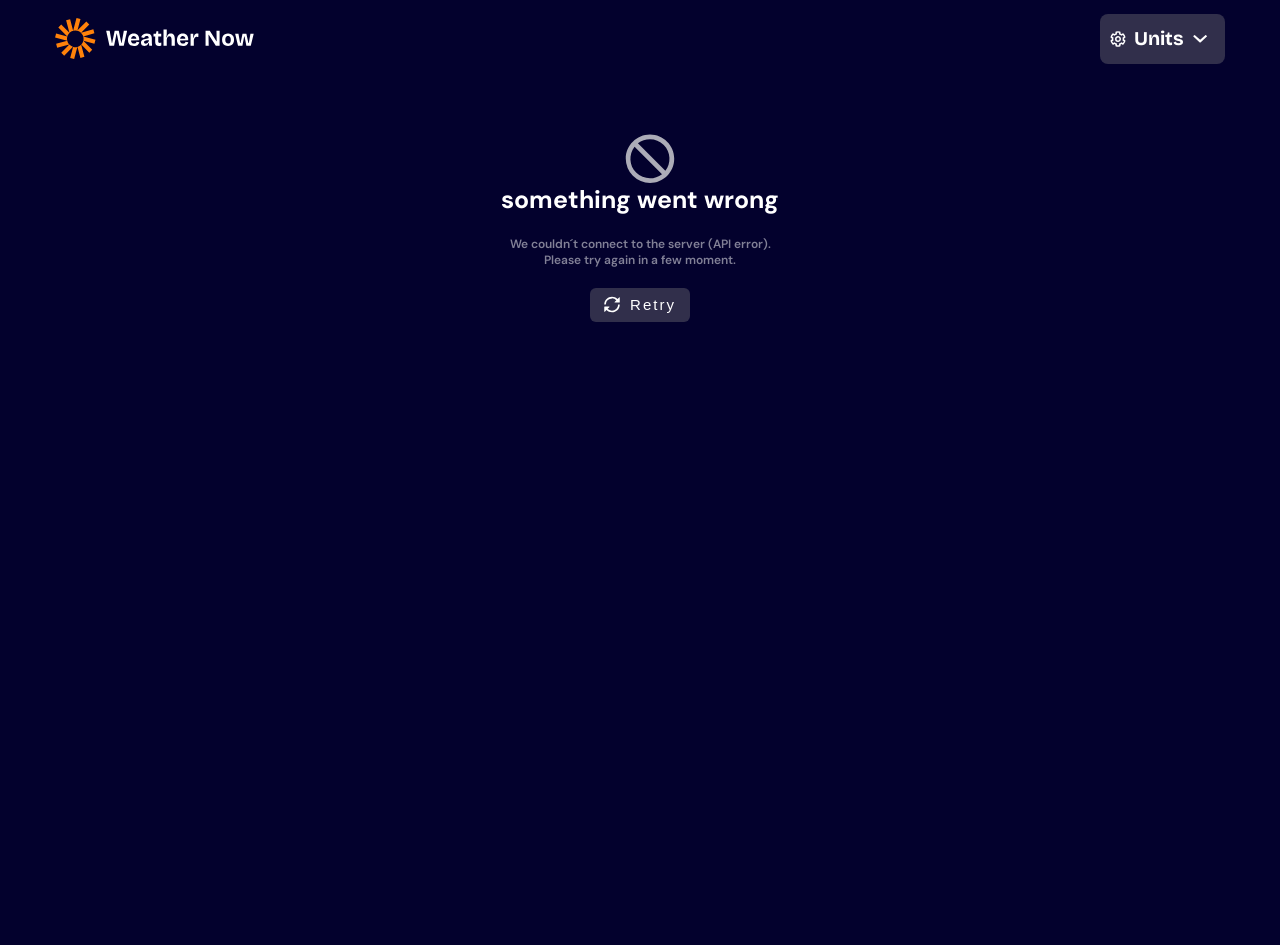
==== commit 638e683b: "refactor: redesign app flow and state-driven UI architecture" ====
--- a/root/index.html
+++ b/root/index.html
@@ -44,7 +44,7 @@
         </button>
       </form>
     </div>
-    
+
     <!-- { lat: 30.04, lon: 31.23 } -->
     <!-- header -->
     <header class="header">
--- a/root/src/styles/base.css
+++ b/root/src/styles/base.css
@@ -139,4 +139,8 @@
 body.loading {
   cursor: wait;
   pointer-events: none;
-}+}
+
+img{
+  pointer-events: none;
+}
--- a/root/src/styles/components.css
+++ b/root/src/styles/components.css
@@ -106,7 +106,8 @@
 -->  Error API
 \*-------------*/
 
-.error {
+.error-view {
+  grid-area: error;
   position: relative;
   display: flex;
   flex-flow: column;
@@ -119,31 +120,39 @@
   z-index: 5;
 }
 
-.error__icon {
+body.error .error-view{
+  display: flex;
+}
+
+body .error-view {
+  display: none;
+}
+
+.error-view__icon {
   position: relative;
   width: 3rem;
   height: 3rem;
 
 }
 
-.error__icon .icon {
+.error-view__icon .icon {
   width: 5rem;
   height: 5rem;
 }
 
-.error__title {
+.error-view__title {
   font-size: 2.5rem;
   pointer-events: none;
 }
 
-.error__subtitle {
+.error-view__subtitle {
   font-size: 1.2rem;
   width: 270px;
   opacity: 0.5;
   pointer-events: none;
 }
 
-.error__btn {
+.error-view__btn {
   display: flex;
   flex-flow: row;
   gap: 10px;
@@ -160,10 +169,11 @@
   cursor: pointer;
 }
 
-.error__btn--focus:focus {
+.error-view__btn--focus:focus {
   outline: 2px solid white;
   outline-offset: 3px;
 }
+
 
 /*------------*\
 -->  NO RESULT
@@ -257,10 +267,6 @@
   padding-inline-start: 10px;
   font-family: "Bricolage_Grotesque";
   margin-block: 1.5vh;
-}
-
-.select__btn.loading * {
-  pointer-events: none;
 }
 
 .select__btn--focus:focus {
@@ -490,11 +496,6 @@
   transition: opacity 250ms ease;
 }
 
-.card:has(.loading) {
-  background: none;
-  background-color: var(--Neutral-800);
-}
-
 .card__title {
   position: relative;
   font-size: 2.4rem;
@@ -535,7 +536,14 @@
   pointer-events: none;
 }
 
-.card .loading {
+
+.card.loading {
+  background: none;
+  background-color: var(--Neutral-800);
+}
+
+.card.loading::after {
+  content: "Loading...";
   background-color: transparent;
   color: white;
   position: absolute;
@@ -547,17 +555,22 @@
   font-size: 3rem;
 }
 
+
 .card.loading> :not(.loading) {
   visibility: hidden;
 }
 
-.card .loading .icon {
+.card.loading::before {
+  content: "";
   position: absolute;
   display: block;
   width: 3.5rem;
   height: 3.5rem;
-  top: 0;
-  left: -4.5rem;
+  background-image: url("../../assets/images/icon-loading.svg");
+  background-size: contain;
+  background-repeat: no-repeat;
+  top: 40%;
+  left: 34%;
   animation: rotate360 2s linear infinite;
 }
 
@@ -754,7 +767,7 @@
   bottom: 50px;
 }
 
-.hours__container  .list-item.loading * {
+.hours__container .list-item.loading * {
   visibility: hidden;
 }
 
@@ -887,4 +900,19 @@
 
 .footer .link:hover {
   color: var(--Blue-500);
+}
+
+body.error .main,
+body.error .footer,
+body.error .hourly-list,
+body.error .header__title,
+body.error .header__search {
+  pointer-events: none;
+  transition: ease 500ms;
+  visibility: hidden;
+  position: absolute;
+}
+
+body.error .header{
+  pointer-events: none;
 }
--- a/root/src/styles/utilities.css
+++ b/root/src/styles/utilities.css
@@ -37,7 +37,6 @@
   background-color: var(--Neutral-700);
 }
 
-.Error {
-  pointer-events: none;
-  cursor: no-drop;
-}+.remove{
+  display: none;
+}
--- a/root/src/styles/media.css
+++ b/root/src/styles/media.css
@@ -441,9 +441,10 @@
     grid-template-columns: minmax(0, 1fr) 570px;
     grid-template-rows: auto 1fr auto;
     grid-template-areas:
-      "header header"
-      "main   aside"
-      "footer footer";
+    "header header"
+    "error  error"
+    "main   aside"
+    "footer footer";
     min-height: 100vh;
   }
 
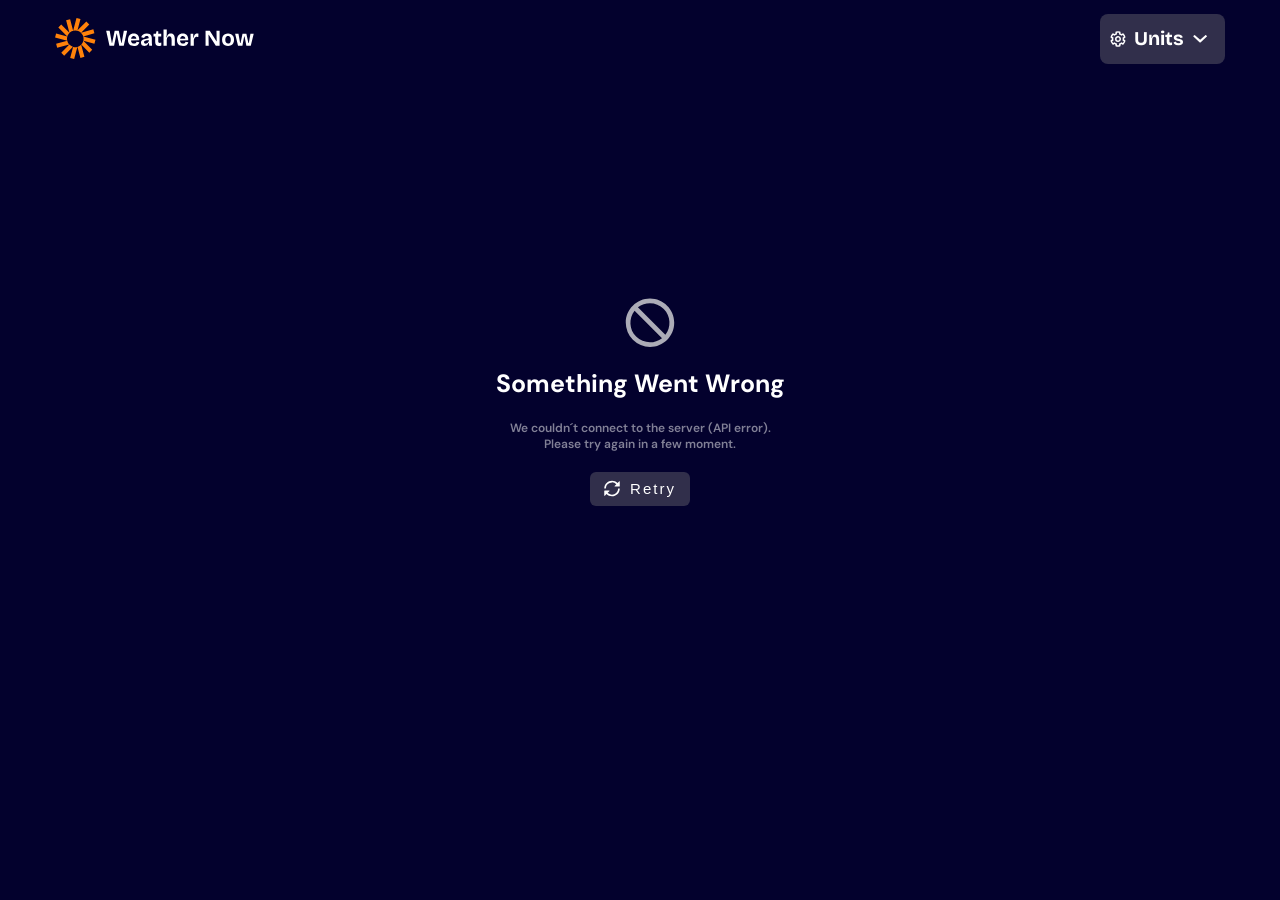
==== commit 1bf41d22: "Upgrade css Architecture, Upgrade rendering logic level , Update APP Architecture" ====
--- a/root/index.html
+++ b/root/index.html
@@ -16,11 +16,11 @@
       rel="stylesheet"
     />
     <title>Frontend Mentor | Weather app</title>
+    <link rel="stylesheet" href="./src/styles/base.css" />
     <link rel="stylesheet" href="./src/styles/layout.css" />
-    <link rel="stylesheet" href="./src/styles/base.css" />
     <link rel="stylesheet" href="./src/styles/components.css" />
     <link rel="stylesheet" href="./src/styles/utilities.css" />
-    <link rel="stylesheet" href="./src/styles/media.css" />
+    <link rel="stylesheet" href="./src/styles/state.css" />
   </head>
 
   <body>
@@ -45,7 +45,6 @@
       </form>
     </div>
 
-    <!-- { lat: 30.04, lon: 31.23 } -->
     <!-- header -->
     <header class="header">
       <form action="" method="post">
@@ -207,6 +206,36 @@
         </div>
       </form>
     </header>
+
+    <!-- special states elements -->
+    <div class="error">
+      <div class="error__icon">
+        <img
+          src="./assets/images/icon-error.svg"
+          alt="Error Icon"
+          class="icon"
+        />
+      </div>
+      <h3 class="error__title">something went wrong</h3>
+      <p class="error__subtitle">
+        We couldn´t connect to the server (API error). Please try again in a few
+        moment.
+      </p>
+      <button type="button" class="error__btn" id="retryBtn">
+        <div class="icon">
+          <img
+            src="./assets/images/icon-retry.svg"
+            alt="Retry Icon"
+            class="img-cover"
+          />
+        </div>
+        <p>Retry</p>
+      </button>
+    </div>
+
+    <section class="no-result">
+      <h3 class="no-result__title">No search result Found!</h3>
+    </section>
 
     <!-- main -->
     <main class="main">
--- a/root/src/styles/base.css
+++ b/root/src/styles/base.css
@@ -1,3 +1,17 @@
+/* Base Styles */
+
+/* 
+
+  This Stylesheet is only reponsible for the component base style
+  ...
+  variables,
+  reset,
+  typografy,
+  font,
+  ...
+
+*/
+
 :root {
   /* colors */
 
@@ -28,9 +42,9 @@
   --Font-size: 18px;
 }
 
-/*----------*\
---> FONTS
-\*----------*/
+/* ----------- */
+/* -->FONTS    */
+/* ----------- */
 
 @font-face {
   font-family: "Bricolage_Grotesque";
@@ -81,6 +95,10 @@
   border: none;
 }
 
+img {
+  pointer-events: none;
+}
+
 a {
   color: inherit;
   text-decoration: none;
@@ -101,9 +119,9 @@
   cursor: pointer;
 }
 
-/*------------*\
---> BASE STYLES
-\*------------*/
+/* ---------------- */
+/* -->BASE STYLES   */
+/* ---------------- */
 
 ::-webkit-scrollbar {
   width: 10px;
@@ -133,14 +151,9 @@
   text-align: center;
   font-family: "DM_Sans", "Bricolage_Grotesque", sans-serif;
   font-weight: 600;
-  min-height: 100vh;
 }
 
-body.loading {
+body[data-state="loading"] {
   cursor: wait;
   pointer-events: none;
-}
-
-img{
-  pointer-events: none;
-}
+}
--- a/root/src/styles/layout.css
+++ b/root/src/styles/layout.css
@@ -1,11 +1,203 @@
-.Container{
-    width: 100%;
-    max-width: 1200px;
-    margin: auto;
-    padding: 0 1.5rem;
-    overflow: hidden;
-    display: flex;
-    flex-flow: column;
-    flex-wrap: wrap;
-    gap: 20px;
+/*---------------------------*/
+/*------ LAYOUT SYSTEM ------*/
+/*---------------------------*/
+
+/* 
+    This stylesheet is responsible for the overall page layout,
+    grid structure, spacing, and responsive positioning of major UI regions . 
+*/
+
+/* //////////////// */
+/* Mobile & Tablet  */
+/* ////////// ///// */
+
+/* normal state*/
+body {
+    display: grid;
+    min-height: 100vh;
+    grid-template-columns: 1fr;
+    grid-template-areas:
+        "header"
+        "main"
+        "aside"
+        "footer";
+}
+
+/* error state */
+body[data-state="error"] {
+    grid-template-areas:
+        "header"
+        "error"
+    ;
+}
+
+/* no result */
+body[data-state="noResult"] {
+    grid-template-areas:
+        "header"
+        "noResult"
+    ;
+}
+
+
+/* /////// */
+/* Tablet  */
+/* /////// */
+
+@media (min-width: 768px) {
+
+    /* Card */
+    .card {
+        margin-block: 30px;
+    }
+
+    /* Footer */
+    .footer {
+        margin-block: 20px;
+    }
+}
+
+/* //////// */
+/* Desktop  */
+/* //////// */
+
+@media (min-width: 1024px) {
+
+    /* normal state */
+
+    /* Base */
+    body {
+        height: 105vh;
+        grid-template-rows: auto auto auto;
+        grid-template-columns:
+            minmax(0, 1fr) minmax(320px, 450px);
+        grid-template-areas:
+            "header header"
+            "main  aside"
+            "footer footer"
+        ;
+    }
+
+    /* error state */
+    body[data-state="error"] {
+        grid-template-areas:
+            "header header"
+            "error error"
+        ;
+    }
+
+    /* no result state */
+    body[data-state="noResult"] {
+        grid-template-areas:
+            "header header"
+            "noResult noResult"
+        ;
+    }
+
+    /* Card */
+    .card {
+        margin-inline: 0;
+        margin-inline-start: 60px;
+    }
+
+    .main {
+        margin-inline: 0;
+        margin-inline-start: 45px;
+    }
+
+    /* Daily Forecast */
+    .daily-forecast {
+        margin-inline: 0;
+        margin-inline-start: 60px;
+    }
+
+    /* Hourly Forecast */
+    .hourly-list {
+        margin: 0;
+    }
+
+}
+
+@media (min-width: 1200px) {
+
+    /* Base Style */
+    body {
+        grid-template-columns: 1fr 1fr;
+        min-height: 100vh;
+        height: auto;
+    }
+
+    /* Header */
+    .header .container {
+        margin-inline: auto;
+    }
+
+    /* Card */
+    .card {
+        margin-inline: auto;
+        margin-inline-end: 7rem;
+    }
+
+    /* Main */
+    .main {
+        margin-inline-start: 15rem;
+    }
+
+    .current-info .list-items {
+        margin-inline: auto;
+        margin-inline-end: 7rem;
+    }
+
+    /* Daily Forecast */
+    .daily-forecast {
+        margin-inline: auto;
+        margin-inline-end: 7rem;
+    }
+
+    /* Hourly Forecast */
+    .hourly-list {
+        bottom: 0;
+        left: 0;
+        /* margin-block-start: 3.5rem; */
+    }
+
+    /* Footer */
+    .footer {
+        bottom: 0;
+    }
+}
+
+
+/* 
+---> specify area pices
+*/
+
+/* header */
+.header {
+    grid-area: header;
+}
+
+/* main */
+.main {
+    grid-area: main;
+}
+
+/* aside */
+.hourly-list {
+    grid-area: aside;
+}
+
+/* error */
+.error {
+    grid-area: error;
+}
+
+/* no result */
+.no-result {
+    grid-area: noResult;
+}
+
+/* footer */
+.footer {
+    grid-area: footer;
 }
--- a/root/src/styles/components.css
+++ b/root/src/styles/components.css
@@ -1,6 +1,14 @@
-/*------------*\
---> PRELOADER
-\*------------*/
+/* ------------------  */
+/* --- COMPONENTS ---  */
+/* ------------------  */
+
+/* 
+  This stylesheet is only responsible for styling the UI components
+*/
+
+/* -------------- */
+/* --> PRELOADER  */
+/* -------------- */
 
 .preloader {
   position: fixed;
@@ -35,9 +43,9 @@
   }
 }
 
-/*------------*\
---> CONFRAIM
-\*------------*/
+/* -------------- */
+/* --> CONFRAIM   */
+/* -------------- */
 
 .confraim {
   position: fixed;
@@ -67,12 +75,11 @@
   font-weight: 400;
   color: white;
   font-family: "Bricolage_Grotesque";
-
-  &:focus {
-    outline: 3px solid var(--Blue-700);
-    outline-offset: 3px;
-  }
-
+}
+
+.confraim .btn:focus {
+  outline: 3px solid var(--Blue-700);
+  outline-offset: 3px;
 }
 
 .confraim-title {
@@ -89,9 +96,9 @@
   font-family: "Bricolage_Grotesque";
 }
 
-/*-----------*/
-/* -->OVERLAY  */
-/*------------*/
+/* ------------ */
+/* -->OVERLAY   */
+/* ------------ */
 
 .overlay {
   position: fixed;
@@ -101,94 +108,9 @@
   z-index: 100;
 }
 
-
-/*-------------*\
--->  Error API
-\*-------------*/
-
-.error-view {
-  grid-area: error;
-  position: relative;
-  display: flex;
-  flex-flow: column;
-  justify-content: center;
-  align-items: center;
-  gap: 20px;
-  width: max-content;
-  height: 30rem;
-  margin-inline: auto;
-  z-index: 5;
-}
-
-body.error .error-view{
-  display: flex;
-}
-
-body .error-view {
-  display: none;
-}
-
-.error-view__icon {
-  position: relative;
-  width: 3rem;
-  height: 3rem;
-
-}
-
-.error-view__icon .icon {
-  width: 5rem;
-  height: 5rem;
-}
-
-.error-view__title {
-  font-size: 2.5rem;
-  pointer-events: none;
-}
-
-.error-view__subtitle {
-  font-size: 1.2rem;
-  width: 270px;
-  opacity: 0.5;
-  pointer-events: none;
-}
-
-.error-view__btn {
-  display: flex;
-  flex-flow: row;
-  gap: 10px;
-  width: 10rem;
-  color: white;
-  padding-block: 5px;
-  background-color: var(--Neutral-700);
-  font-size: 1.5rem;
-  line-height: 1.6;
-  letter-spacing: 2px;
-  justify-content: center;
-  align-items: center;
-  border-radius: 0.6rem;
-  cursor: pointer;
-}
-
-.error-view__btn--focus:focus {
-  outline: 2px solid white;
-  outline-offset: 3px;
-}
-
-
-/*------------*\
--->  NO RESULT
-\*------------*/
-
-.no-result {
-  width: 100%;
-  font-size: 2rem;
-  text-align: center;
-  pointer-events: none;
-}
-
-/*---------------------*\
--->  SEARCH IN PROGRESS
-\*---------------------*/
+/* --------------------- */
+/* -->SEARCH IN PROGRESS */
+/* --------------------- */
 
 .search-progress {
   position: absolute;
@@ -216,9 +138,9 @@
   line-height: 1.6;
 }
 
-/*------------*\
--->  TOPBAR
-\*------------*/
+/* ----------- */
+/* -->TOPBAR   */
+/* ----------- */
 
 .topbar {
   display: flex;
@@ -233,9 +155,13 @@
   padding: 0 1.5rem;
 }
 
-/*------------*\
--->  HEADER
-\*------------*/
+/* ----------- */
+/* -->HEADER   */
+/* ----------- */
+
+.header {
+  display: block;
+}
 
 .header__icon {
   position: relative;
@@ -468,25 +394,101 @@
   padding-block: 3px;
   padding-inline-start: 5px;
   cursor: pointer;
-
-  &.selected {
-    background-color: var(--Neutral-700);
-    border: 1px solid var(--Neutral-600);
-  }
-}
-
-/*------------*\
--->  HERO
-\*------------*/
+}
+
+.suggestions .list__item.selected {
+  background-color: var(--Neutral-700);
+  border: 1px solid var(--Neutral-600);
+}
+
+/* responsive */
+/* Tablet */
+
+@media (min-width: 768px) {
+  .header__icon {
+    width: 200px;
+  }
+
+  .header__title {
+    margin-block: 20px;
+  }
+
+  .select__btn {
+    height: 50px;
+    width: 125px;
+    font-size: 1.3rem;
+    font-weight: 400;
+    gap: 8px;
+  }
+
+  .select__btn img {
+    width: 16px;
+  }
+
+  .header__search {
+    flex-flow: row;
+    width: 600px;
+    height: 40px;
+  }
+
+  .header__search button {
+    width: 100px;
+    height: 40px;
+  }
+
+  .search-box {
+    width: 385px;
+    height: 40px;
+  }
+
+  .suggestions {
+    width: 382px;
+    left: 9%;
+    top: 110%;
+  }
+
+  .suggestions .list__item {
+    font-size: 1.9rem;
+    width: 370px;
+  }
+
+}
+
+/* Laptop */
+@media (min-width: 1024px) {
+
+  /* Topbar */
+  .topbar {
+    margin-inline: 4rem;
+  }
+
+  .select__text {
+    font-size: 1.95rem;
+  }
+
+}
+
+/* desctop */
+@media (min-width: 1200px) {
+  .header .container {
+    max-width: 1200px;
+    /* margin-inline: auto; */
+  }
+}
+
+/* ----------- */
+/* -->Card     */
+/* ----------- */
 
 .card {
+  max-width: 300px;
+  width: 100%;
   position: relative;
   background-image: url("../../assets/images/bg-today-small.svg");
   background-repeat: no-repeat;
   background-size: cover;
   background-position: center;
-  max-width: 300px;
-  width: 100%;
+  display: block;
   height: 280px;
   margin-inline: auto;
   border-radius: 25px;
@@ -536,50 +538,87 @@
   pointer-events: none;
 }
 
-
-.card.loading {
-  background: none;
-  background-color: var(--Neutral-800);
-}
-
-.card.loading::after {
-  content: "Loading...";
-  background-color: transparent;
-  color: white;
-  position: absolute;
-  width: max-content;
-  top: 40%;
-  left: 53%;
-  transform: translate(-50%);
-  transition: opacity 250ms ease;
-  font-size: 3rem;
-}
-
-
-.card.loading> :not(.loading) {
-  visibility: hidden;
-}
-
-.card.loading::before {
-  content: "";
-  position: absolute;
+/* responsive */
+
+/* Tablet */
+@media (min-width: 768px) {
+  .card {
+    max-width: 470px;
+  }
+
+  .card__title {
+    font-size: 2.5rem;
+    top: 20px;
+  }
+
+  .card__subtitle {
+    font-size: 1.5rem;
+    top: 25px;
+  }
+
+  .card__degree {
+    font-size: 7.5rem;
+    top: 80px;
+    left: 120px;
+  }
+
+  .card__icon {
+    width: 130px;
+    left: 30px;
+    bottom: 20px;
+  }
+}
+
+/* Laptop */
+@media (min-width: 1024px) {
+  .card {
+    max-width: 570px;
+  }
+
+  .card__title {
+    top: 80px;
+    width: 500px;
+    text-align: left;
+    font-size: 2.4rem;
+    margin-inline-start: 30px;
+  }
+
+  .card__subtitle {
+    width: 300px;
+    top: 80px;
+    text-align: left;
+    margin-inline-start: 30px;
+  }
+
+  .card__degree {
+    margin-block: auto;
+    left: 70%;
+    top: 70px;
+    width: 120px;
+    font-size: 6rem;
+  }
+
+  .card__icon {
+    left: 55%;
+    bottom: 25px;
+    width: 90px;
+  }
+}
+
+/* desctop */
+/* @media (min-width: 1200px) {
+  .card {
+    margin-inline: auto;
+    margin-inline-end: 7rem;
+  }
+  
+  } */
+/* ----------- */
+/* -->MAIN     */
+/* ----------- */
+
+.main {
   display: block;
-  width: 3.5rem;
-  height: 3.5rem;
-  background-image: url("../../assets/images/icon-loading.svg");
-  background-size: contain;
-  background-repeat: no-repeat;
-  top: 40%;
-  left: 34%;
-  animation: rotate360 2s linear infinite;
-}
-
-/*-------------*\
--->  MAIN
-\*-------------*/
-
-.main {
-  grid-area: main;
 }
 
 .current-info .list-items {
@@ -607,17 +646,6 @@
   padding-block-start: 10px;
 }
 
-.current-info .list-item .item__content.loading {
-  visibility: hidden;
-}
-
-.current-info .list-item .item__content.loading::after {
-  content: "-";
-  position: absolute;
-  visibility: visible;
-  left: 0;
-}
-
 .current-info .item__title {
   position: relative;
   letter-spacing: 0.5px;
@@ -633,9 +661,57 @@
   width: max-content;
 }
 
-/*------------*\
--->  DAYILY
-\*------------*/
+/* responsive */
+
+@media (min-width: 768px) {
+
+  .main .list-items {
+    max-width: 500px;
+  }
+
+  .main .list-item {
+    width: 200px;
+    height: 110px;
+    font-size: 2rem;
+  }
+
+}
+
+@media (min-width: 1024px) {
+  .main {
+    padding: 1rem;
+    width: 100%;
+  }
+
+  .main .container {
+    max-width: none;
+    width: 100%;
+  }
+
+  .current-info .list-items {
+    max-width: 600px;
+    /* margin-inline: 0; */
+    /* margin-inline-start: 45px; */
+    flex-flow: row;
+  }
+
+  .current-info .list-item {
+    font-size: 1.33rem;
+    width: 130px;
+    height: 90px;
+  }
+}
+
+/* @media (min-width: 1200px) {
+  .current-info .list-items {
+    margin-inline: auto;
+    margin-inline-end: 7rem;
+  }
+} */
+
+/* --------------------- */
+/* -->DAYILY FORECAST    */
+/* --------------------- */
 
 .daily-forecast {
   width: 300px;
@@ -667,10 +743,6 @@
   border: 1px solid var(--Neutral-600);
 }
 
-.daily__list .list__item.loading * {
-  visibility: hidden;
-}
-
 .daily__list .list__item .title {
   position: relative;
   font-size: 1.6rem;
@@ -704,9 +776,114 @@
   bottom: -5px;
 }
 
-/*------------*\
--->  ASIDE
-\*------------*/
+/* responsive */
+
+@media (min-width: 768px) {
+  .daily-forecast {
+    width: 400px;
+  }
+
+  .daily-title {
+    font-size: 3rem;
+  }
+
+  .daily__list {
+    width: 500px;
+    height: 600px;
+  }
+
+  .daily__list .list__item {
+    width: 130px;
+    height: 170px;
+  }
+
+  .daily__list .list__item .title {
+    font-size: 2.2rem;
+  }
+
+  .daily__list .state-icon {
+    width: 100px;
+    height: 100px;
+    top: -5px;
+  }
+
+  .daily__list .degree {
+    font-size: 1.7rem;
+  }
+
+  .daily__list .high-degree {
+    bottom: 10px;
+    width: 30px;
+  }
+
+  .daily__list .low-degree {
+    width: 30px;
+    bottom: 35px;
+    left: 65%;
+  }
+}
+
+@media (min-width: 1024px) {
+  .daily-forecast {
+    /* margin-inline: 0; */
+    /* margin-inline-start: 60px; */
+    overflow: hidden;
+    width: 580px;
+  }
+
+  .daily-title {
+    font-size: 2.4rem;
+  }
+
+  .daily__list {
+    height: 150px;
+    width: 100%;
+    gap: 5px;
+  }
+
+  .daily__list .list__item {
+    width: 78px;
+    height: 120px;
+  }
+
+  .daily__list .list__item .title {
+    font-size: 1.6rem;
+  }
+
+  .daily__list .list__item .state-icon {
+    width: 60px;
+    height: 60px;
+  }
+
+  .daily__list .list__item .degree {
+    font-size: 1.12rem;
+    margin-block-start: 5px;
+  }
+
+  .daily__list .list__item .high-degree {
+    width: 30px;
+    left: -6px;
+    bottom: 5px;
+  }
+
+  .daily__list .list__item .low-degree {
+    left: 56%;
+    bottom: 23px;
+  }
+
+}
+
+/* @media (min-width: 1200px) {
+  .daily-forecast {
+    margin-inline: auto;
+    margin-inline-end: 7rem;
+  }
+} */
+
+
+/* -------------------- */
+/* -->HOURLY FORECAST   */
+/* -------------------- */
 
 .hourly-list {
   position: relative;
@@ -717,6 +894,7 @@
   height: 60rem;
   margin-inline: auto;
   border-radius: 2rem;
+  display: block;
 }
 
 .hours__container {
@@ -729,10 +907,6 @@
   align-items: center;
   flex-flow: column;
   gap: 1rem;
-}
-
-.hours__container .list-items.loading {
-  overflow: hidden;
 }
 
 .hours__container .list-item {
@@ -767,14 +941,9 @@
   bottom: 50px;
 }
 
-.hours__container .list-item.loading * {
-  visibility: hidden;
-}
-
 .hours__container .list-items::-webkit-scrollbar {
   width: 0.5rem;
 }
-
 
 .hourly-list__title {
   position: relative;
@@ -810,21 +979,6 @@
   outline-offset: 3px;
 }
 
-.btn__days.loading {
-  width: 5rem;
-  left: 77%;
-}
-
-.btn__days.loading> :not(.btn__icon) {
-  visibility: hidden;
-}
-
-.btn__days.loading::after {
-  content: "-";
-  position: absolute;
-  left: 1rem;
-}
-
 .btn__icon {
   position: absolute;
   right: 10px;
@@ -866,9 +1020,131 @@
   border: 1px solid var(--Neutral-700);
 }
 
-/*------------*\
--->  FOOTER
-\*------------*/
+/* responsive */
+
+@media (min-width: 768px) {
+  .hourly-list {
+    width: 450px;
+    height: 760px;
+  }
+
+  .hourly-list .container {
+    height: 100px;
+  }
+
+  .hours__container {
+    height: 650px;
+  }
+
+  .hourly-list__title {
+    font-size: 2.4rem;
+  }
+
+  .hourly-list .btn__days {
+    width: 150px;
+    height: 50px;
+    font-size: 1.6rem;
+    left: 65%;
+    bottom: 18px;
+
+  }
+
+  .btn__icon {
+    width: 18px;
+  }
+
+  .hourly-list .list-item {
+    width: 400px;
+    height: 55px;
+  }
+
+  .hourly-list .list-item .icon {
+    width: 60px;
+  }
+
+  .item__hour {
+    font-size: 2.5rem;
+    left: 70px;
+    bottom: 34px;
+    width: 100px;
+  }
+
+  .item__degree {
+    width: 55px;
+    font-size: 2rem;
+    bottom: 63px;
+  }
+}
+
+@media (min-width: 1024px) {
+  .hourly-list {
+    max-width: 300px;
+    position: relative;
+    height: 600px;
+    /* width: 450px;
+    margin: 0;
+    bottom: 645px;
+    left: 670px; */
+  }
+
+  .hourly-list .container {
+    height: 600px;
+  }
+
+  .hours__container {
+    height: 530px;
+  }
+
+  .hourly-list__title {
+    font-size: 1.73rem;
+  }
+
+  .hourly-list .btn__days {
+    width: 120px;
+    height: 30px;
+    font-size: 1.2rem;
+    left: 58%;
+    bottom: 10px;
+  }
+
+  .btn__icon {
+    width: 13px;
+  }
+
+  .hourly-list .list-item {
+    width: 265px;
+    height: 43px;
+  }
+
+  .hourly-list .list-item .icon {
+    width: 45px;
+  }
+
+  .item__hour {
+    font-size: 1.86rem;
+    left: 50px;
+    bottom: 30px;
+    width: 60px;
+  }
+
+  .item__degree {
+    width: 45px;
+    font-size: 1.6rem;
+    bottom: 55px;
+  }
+}
+
+/* @media (min-width: 1200px) {
+  .hourly-list {
+    bottom: 0;
+    left: 0;
+    margin-block-start: 3.5rem;
+  }
+} */
+
+/* ----------- */
+/* -->FOOTER   */
+/* ----------- */
 
 .footer {
   position: relative;
@@ -878,10 +1154,8 @@
   align-items: center;
   gap: 0.8rem;
   margin-block: 1.5rem;
-}
-
-.footer.loading * {
-  visibility: hidden;
+  opacity: 1;
+  visibility: visible;
 }
 
 .footer-text {
@@ -902,17 +1176,42 @@
   color: var(--Blue-500);
 }
 
-body.error .main,
-body.error .footer,
-body.error .hourly-list,
-body.error .header__title,
-body.error .header__search {
-  pointer-events: none;
-  transition: ease 500ms;
-  visibility: hidden;
-  position: absolute;
-}
-
-body.error .header{
-  pointer-events: none;
-}+/* responsive */
+
+@media (min-width: 768px) {
+  /* .footer {
+    margin-block: 20px;
+  } */
+
+  .footer-text {
+    font-size: 1.6rem;
+  }
+
+  .footer .link {
+    font-size: 1.7rem;
+  }
+}
+
+/* @media (min-width: 1024px) {
+  .footer {
+    bottom: 640px;
+  }
+} */
+
+/* @media (min-width: 1200px) {
+  .footer {
+    bottom: 0;
+  }
+} */
+
+/* search in progress 1024 px */
+/* search in progress */
+/* .search-progress {
+    display: flex;
+  } */
+
+
+/*
+//////////////////////////////////////////////
+//////////////////////////////////////////////
+//////////////////////////////////////////////
--- a/root/src/styles/state.css
+++ b/root/src/styles/state.css
@@ -0,0 +1,406 @@
+/* States Styles */
+
+/* 
+    This Stylesheet is responsible for styling ths state elements and style the 
+    components to be prepared for activiate a specific state .
+*/
+
+/* //////////////// */
+/* ---- STATES --- */
+/* /////////////// */
+
+
+/* //////// */
+/*  NORMAL  */
+/* //////// */
+
+/* ------------ */
+/* -->Error API */
+/* ------------ */
+
+.error {
+    display: none;
+    justify-content: center;
+    pointer-events: none;
+    align-items: center;
+    margin-inline: auto;
+    width: max-content;
+    flex-flow: column;
+    height: 30rem;
+    z-index: 5;
+    gap: 20px;
+}
+
+.error__icon {
+    position: relative;
+    width: 3rem;
+    height: 3rem;
+}
+
+.error__icon .icon {
+    width: 5rem;
+    height: 5rem;
+}
+
+.error__title {
+    font-size: 2.5rem;
+    text-transform: capitalize;
+    margin-block: 2rem 0;
+    pointer-events: none;
+}
+
+.error__subtitle {
+    font-size: 1.2rem;
+    width: 270px;
+    opacity: 0.5;
+    pointer-events: none;
+}
+
+.error__btn {
+    display: flex;
+    flex-flow: row;
+    gap: 10px;
+    width: 10rem;
+    color: white;
+    padding-block: 5px;
+    background-color: var(--Neutral-700);
+    font-size: 1.5rem;
+    line-height: 1.6;
+    letter-spacing: 2px;
+    justify-content: center;
+    align-items: center;
+    border-radius: 0.6rem;
+    cursor: pointer;
+}
+
+.error__btn--focus:focus {
+    outline: 2px solid white;
+    outline-offset: 3px;
+}
+
+
+/* ------------- */
+/* -->NO RESULT  */
+/* ------------- */
+
+.no-result {
+    display: none;
+    pointer-events: none;
+}
+
+.no-result__title {
+    font-size: 2rem;
+    margin-inline: auto;
+}
+
+/* ///////// */
+/*  LOADING  */
+/* ///////// */
+
+/* ----------- */
+/* -->HEADER   */
+/* ----------- */
+
+body[data-state="loading"] .header {
+    pointer-events: none;
+}
+
+/* ----------- */
+/* -->Card     */
+/* ----------- */
+
+body[data-state="loading"] .card> :not(.loading) {
+    pointer-events: none;
+    visibility: hidden;
+    opacity: 0;
+}
+
+body[data-state="loading"] .card {
+    background: none;
+    background-color: var(--Neutral-800);
+}
+
+body[data-state="loading"] .card:before {
+    content: "";
+    position: absolute;
+    display: block;
+    width: 3.5rem;
+    height: 3.5rem;
+    background-image: url("../../assets/images/icon-loading.svg");
+    background-size: contain;
+    background-repeat: no-repeat;
+    top: 40%;
+    left: 15%;
+    animation: rotate360 2s linear infinite;
+}
+
+body[data-state="loading"] .card::after {
+    content: "Loading...";
+    background-color: transparent;
+    color: white;
+    position: absolute;
+    width: max-content;
+    top: 40%;
+    left: 53%;
+    transform: translate(-50%);
+    transition: opacity 250ms ease;
+    font-size: 3rem;
+}
+
+/* ----------- */
+/* -->MAIN     */
+/* ----------- */
+
+body[data-state="loading"] .current-info .list-item .item__content {
+    pointer-events: none;
+    visibility: hidden;
+    opacity: 0;
+}
+
+body[data-state="loading"] .current-info .list-item .item__content::after {
+    content: "-";
+    position: absolute;
+    visibility: visible;
+    left: 0;
+}
+
+/* --------------------- */
+/* -->DAYILY FORECAST    */
+/* --------------------- */
+
+body[data-state="loading"] .daily__list .list__item * {
+    pointer-events: none;
+    visibility: hidden;
+    opacity: 0;
+}
+
+/* -------------------- */
+/* -->HOURLY FORECAST   */
+/* -------------------- */
+
+body[data-state="loading"] .hours__container .list-item * {
+    pointer-events: none;
+    visibility: hidden;
+    opacity: 0;
+}
+
+body[data-state="loading"] .hours__container .list-items {
+    overflow: hidden;
+}
+
+body[data-state="loading"] .btn__days {
+    width: 5rem;
+    left: 77%;
+}
+
+body[data-state="loading"] .btn__days::after {
+    content: "-";
+    position: absolute;
+    left: 1rem;
+}
+
+body[data-state="loading"] .btn__days> :not(.btn__icon) {
+    pointer-events: none;
+    visibility: hidden;
+    opacity: 0;
+}
+
+/* ----------- */
+/* -->FOOTER   */
+/* ----------- */
+
+body[data-state="loading"] .footer {
+    pointer-events: none;
+    visibility: hidden;
+    opacity: 0;
+}
+
+
+/* /////// */
+/*  ERROR  */
+/* /////// */
+
+
+/* ----------- */
+/* -->HEADER   */
+/* ----------- */
+
+body[data-state="error"] .header__title {
+    pointer-events: none;
+    display: none;
+}
+
+body[data-state="error"] .header__search {
+    pointer-events: none;
+    display: none;
+}
+
+body[data-state="error"] .header .topbar {
+    pointer-events: none;
+}
+
+/* ----------- */
+/* -->Card     */
+/* ----------- */
+
+body[data-state="error"] .card {
+    pointer-events: none;
+    display: none;
+}
+
+
+/* ----------- */
+/* -->MAIN     */
+/* ----------- */
+
+body[data-state="error"] .main {
+    pointer-events: none;
+    display: none;
+}
+
+/* --------------------- */
+/* -->DAYILY FORECAST    */
+/* --------------------- */
+
+body[data-state="error"] .daily-forecast {
+    pointer-events: none;
+    display: none;
+}
+
+
+/* -------------------- */
+/* -->HOURLY FORECAST   */
+/* -------------------- */
+
+body[data-state="error"] aside {
+    pointer-events: none;
+    display: none;
+}
+
+/* ----------- */
+/* -->FOOTER   */
+/* ----------- */
+
+body[data-state="error"] .footer {
+    pointer-events: none;
+    display: none;
+}
+
+/* ------------- */
+/* -->Error API  */
+/* ------------- */
+
+body[data-state="error"] .error {
+    pointer-events: auto;
+    display: flex;
+}
+
+@media (min-width: 768px) {
+
+  .error-api .icon {
+    width: 25px;
+  }
+
+  .error-api .title {
+    font-size: 3rem;
+  }
+
+  .error-api .subtitle {
+    font-size: 1.1rem;
+    width: 250px;
+  }
+
+  .error-api .btn {
+    width: 90px;
+    font-size: 1.3rem;
+    border-radius: 0.8rem;
+  }
+
+  .error-api .btn img {
+    width: 10px;
+    height: 10px;
+  }
+}
+
+@media (min-width: 1024px) {
+    .error-api {
+    max-width: 1440px;
+    left: 50%;
+    transform: translateX(-50%);
+  }
+}
+
+
+/* /////////// */
+/*  NO RESULT  */
+/* /////////// */
+
+
+/* ----------- */
+/* -->HEADER   */
+/* ----------- */
+
+body[data-state="noResult"] .topbar {
+    pointer-events: none;
+}
+
+/* ----------- */
+/* -->Card     */
+/* ----------- */
+
+body[data-state="noResult"] .card {
+    pointer-events: none;
+    display: none;
+}
+
+/* ----------- */
+/* -->MAIN     */
+/* ----------- */
+
+body[data-state="noResult"] .main {
+    pointer-events: none;
+    display: none;
+}
+
+/* --------------------- */
+/* -->DAYILY FORECAST    */
+/* --------------------- */
+
+body[data-state="noResult"] .daily-forecast {
+    pointer-events: none;
+    display: none;
+}
+
+/* -------------------- */
+/* -->HOURLY FORECAST   */
+/* -------------------- */
+
+body[data-state="noResult"] aside {
+    pointer-events: none;
+    display: none;
+}
+
+/* ----------- */
+/* -->FOOTER   */
+/* ----------- */
+
+body[data-state="noResult"] .footer {
+    pointer-events: none;
+    display: none;
+}
+
+/* ------------- */
+/* -->NO RESULT  */
+/* ------------- */
+
+body[data-state="noResult"] .no-result {
+  pointer-events: auto;
+  display: block;
+  margin-block: 2rem;
+  height: max-content;
+}
+
+/*
+//////////////////////////////////////////////
+//////////////////////////////////////////////
+//////////////////////////////////////////////
